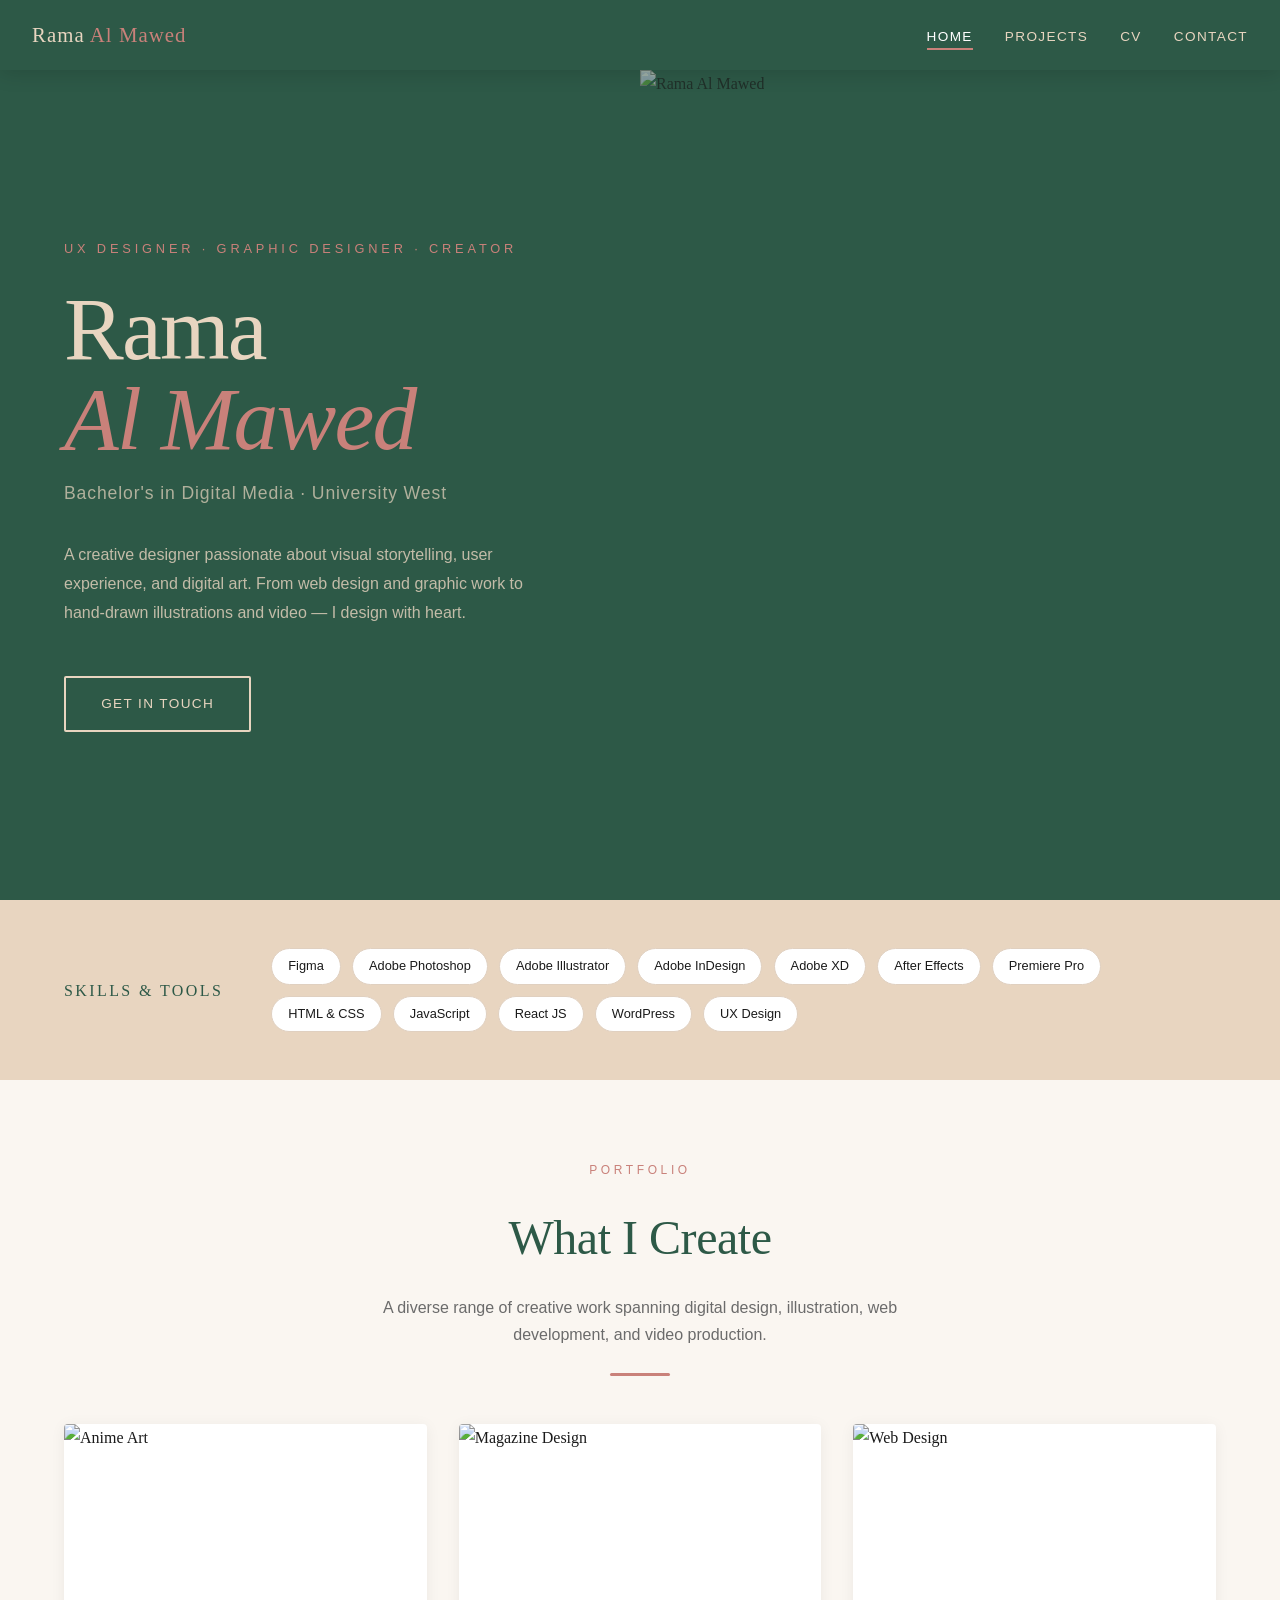
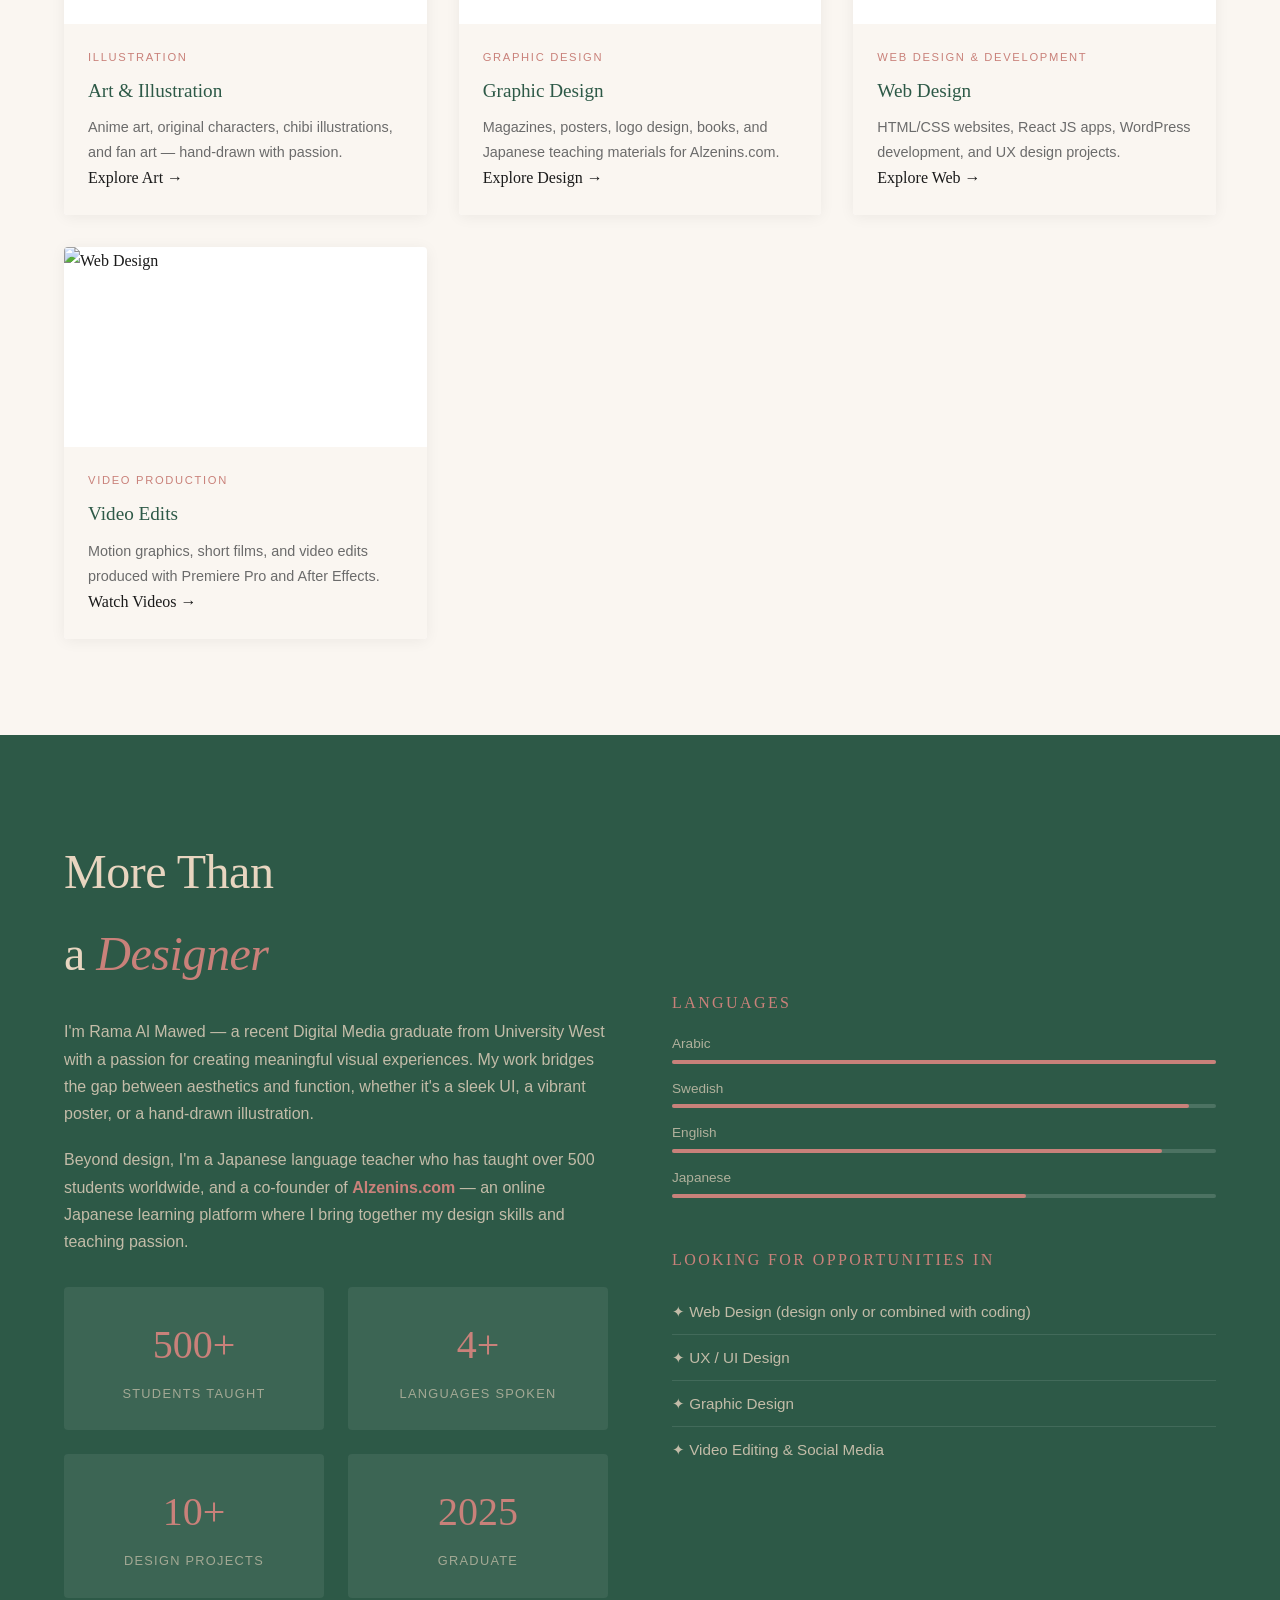
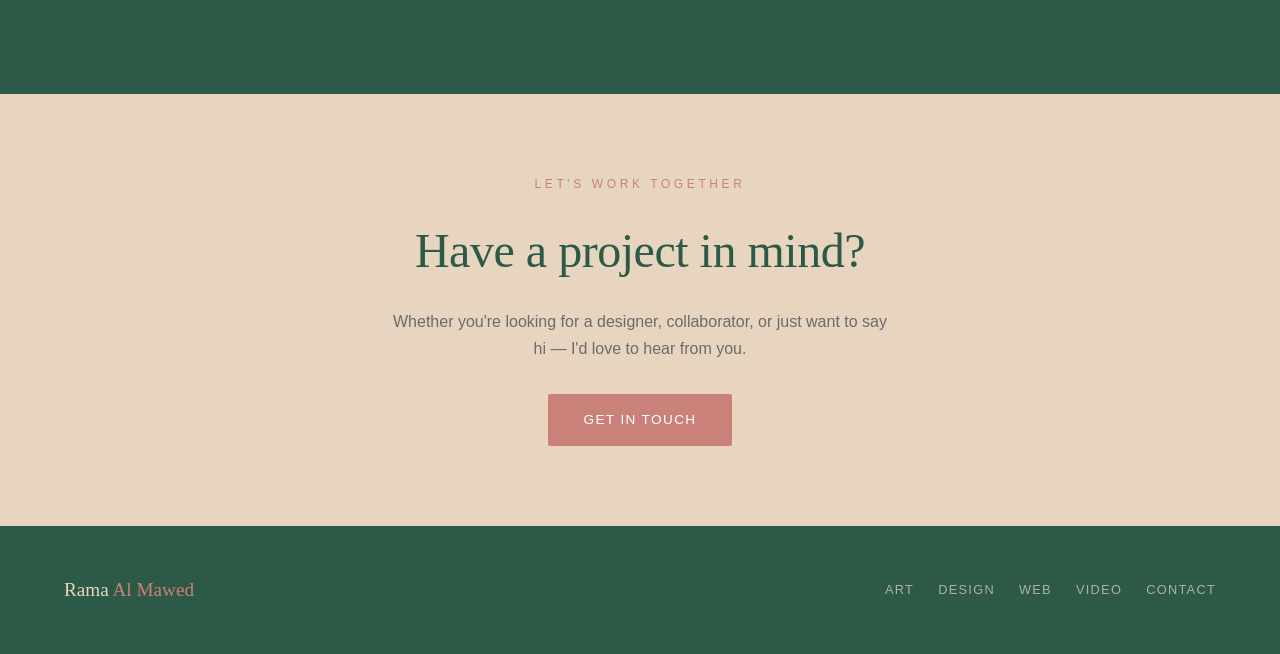
==== index.html @ c352a039 "Add files via upload" ====
<!DOCTYPE html>
<html lang="en">
<head>
  <meta charset="UTF-8">
  <meta name="viewport" content="width=device-width, initial-scale=1.0">
  <title>Rama Al Mawed — UX Designer & Creative</title>
  <link rel="stylesheet" href="style.css">
</head>
<body>

<!-- NAV -->
<nav>
  <a class="nav-logo" href="index.html">Rama <span>Al Mawed</span></a>
  <button class="nav-toggle" onclick="document.querySelector('.nav-links').classList.toggle('open')" aria-label="Menu">
  <span></span><span></span><span></span>
</button>
  <ul class="nav-links">
  <li><a href="index.html" class="active">Home</a></li>
 <li class="dropdown">
  <a href="#" class="projects-toggle">Projects</a>
  <ul class="dropdown-menu">
    <li><a href="art.html">Art</a></li>
    <li><a href="graphic-design.html">Graphic Design</a></li>
    <li><a href="web-design.html">Web Design</a></li>
    <li><a href="video.html">Video</a></li>
  </ul>
</li>
  <li><a href="cv.html">CV</a></li>
  <li><a href="contact.html">Contact</a></li>
</ul>
</nav>

<div class="page-wrapper">

  <!-- HERO -->
  <section class="hero">
    <div class="hero-content">
      <span class="hero-eyebrow">UX Designer · Graphic Designer · Creator</span>
      <h1 class="hero-name">Rama<br><em>Al Mawed</em></h1>
      <p class="hero-title">Bachelor's in Digital Media · University West</p>
      <p class="hero-bio">
        A creative designer passionate about visual storytelling, user experience, and digital art.
        From web design and graphic work to hand-drawn illustrations and video — I design with heart.
      </p>
      <div class="hero-btns">
        <a href="contact.html" class="btn-outline">Get in Touch</a>
      </div>
    </div>
    <div class="hero-photo">
      <img src="Portfolio/cv photo.jpg" alt="Rama Al Mawed">
    </div>
  </section>

  <!-- SKILLS STRIP -->
  <div class="skills-strip">
    <h4>Skills &amp; Tools</h4>
    <div class="skills-grid">
      <span class="skill-tag">Figma</span>
      <span class="skill-tag">Adobe Photoshop</span>
      <span class="skill-tag">Adobe Illustrator</span>
      <span class="skill-tag">Adobe InDesign</span>
      <span class="skill-tag">Adobe XD</span>
      <span class="skill-tag">After Effects</span>
      <span class="skill-tag">Premiere Pro</span>
      <span class="skill-tag">HTML &amp; CSS</span>
      <span class="skill-tag">JavaScript</span>
      <span class="skill-tag">React JS</span>
      <span class="skill-tag">WordPress</span>
      <span class="skill-tag">UX Design</span>
    </div>
  </div>

  <!-- PROJECTS OVERVIEW -->
  <div class="section-header">
    <span class="label">Portfolio</span>
    <h2>What I Create</h2>
    <p>A diverse range of creative work spanning digital design, illustration, web development, and video production.</p>
    <div class="divider"></div>
  </div>

  <div class="projects-preview">
    <!-- Art -->
    <a href="art.html" class="project-card">
      <div class="project-card-img">
        <img src="Portfolio/art/oc/Blur.PNG" alt="Anime Art">
      </div>
      <div class="project-card-body">
        <p class="tag">Illustration</p>
        <h3>Art & Illustration</h3>
        <p>Anime art, original characters, chibi illustrations, and fan art — hand-drawn with passion.</p>
        <span>Explore Art →</span>
      </div>
    </a>

    <!-- Graphic Design -->
    <a href="graphic-design.html" class="project-card">
      <div class="project-card-img">
        <img src="Portfolio/graphic design/logos/alzen logo.png" alt="Magazine Design">
      </div>
      <div class="project-card-body">
        <p class="tag">Graphic Design</p>
        <h3>Graphic Design</h3>
        <p>Magazines, posters, logo design, books, and Japanese teaching materials for Alzenins.com.</p>
        <span>Explore Design →</span>
      </div>
    </a>

    <!-- Web Design -->
    <a href="web-design.html" class="project-card">
      <div class="project-card-img">
        <img src="Portfolio/web design/RamaLyrics React JS/IMG_5379-landscape.png" alt="Web Design">
      </div>
      <div class="project-card-body">
        <p class="tag">Web Design &amp; Development</p>
        <h3>Web Design</h3>
        <p>HTML/CSS websites, React JS apps, WordPress development, and UX design projects.</p>
        <span>Explore Web →</span>
      </div>
    </a>

    <!-- Video -->
    <a href="video.html" class="project-card">
      <div class="project-card-img">
        <img src="Portfolio/art/gymnasiearbete/IMG_4252.JPG" alt="Web Design">
      </div>
      <div class="project-card-body">
        <p class="tag">Video Production</p>
        <h3>Video Edits</h3>
        <p>Motion graphics, short films, and video edits produced with Premiere Pro and After Effects.</p>
        <span>Watch Videos →</span>
      </div>
    </a>
  </div>

  <!-- ABOUT STRIP -->
  <div class="about-strip">
    <div>
      <h2>More Than<br>a <em>Designer</em></h2>
      <p>
        I'm Rama Al Mawed — a recent Digital Media graduate from University West with a passion for creating meaningful visual experiences.
        My work bridges the gap between aesthetics and function, whether it's a sleek UI, a vibrant poster, or a hand-drawn illustration.
      </p>
      <p>
        Beyond design, I'm a Japanese language teacher who has taught over 500 students worldwide, and a co-founder of
        <a href="https://alzenins.com" target="_blank" rel="noopener noreferrer" style="color: var(--salmon); font-weight: bold; text-decoration: none;">Alzenins.com</a> — an online Japanese learning platform where I bring together
        my design skills and teaching passion.
      </p>
      <div class="stats">
        <div class="stat">
          <span class="num">500+</span>
          <span class="label">Students Taught</span>
        </div>
        <div class="stat">
          <span class="num">4+</span>
          <span class="label">Languages Spoken</span>
        </div>
        <div class="stat">
          <span class="num">10+</span>
          <span class="label">Design Projects</span>
        </div>
        <div class="stat">
          <span class="num">2025</span>
          <span class="label">Graduate</span>
        </div>
      </div>
    </div>
    <div>
      <div class="langs">
        <h4>Languages</h4>
        <div class="lang-bar">
          <p class="lang-name">Arabic</p>
          <div class="lang-track"><div class="lang-fill" style="width:100%"></div></div>
        </div>
        <div class="lang-bar">
          <p class="lang-name">Swedish</p>
          <div class="lang-track"><div class="lang-fill" style="width:95%"></div></div>
        </div>
        <div class="lang-bar">
          <p class="lang-name">English</p>
          <div class="lang-track"><div class="lang-fill" style="width:90%"></div></div>
        </div>
        <div class="lang-bar">
          <p class="lang-name">Japanese</p>
          <div class="lang-track"><div class="lang-fill" style="width:65%"></div></div>
        </div>
      </div>

      <div style="margin-top:3rem;">
        <h4 style="color:var(--salmon);margin-bottom:1rem;">Looking for opportunities in</h4>
        <ul style="list-style:none;">
          <li style="color:rgba(232,213,192,0.8);font-family:Arial,sans-serif;font-size:0.95rem;padding:0.6rem 0;border-bottom:1px solid rgba(255,255,255,0.1);">✦ Web Design (design only or combined with coding)</li>
          <li style="color:rgba(232,213,192,0.8);font-family:Arial,sans-serif;font-size:0.95rem;padding:0.6rem 0;border-bottom:1px solid rgba(255,255,255,0.1);">✦ UX / UI Design</li>
          <li style="color:rgba(232,213,192,0.8);font-family:Arial,sans-serif;font-size:0.95rem;padding:0.6rem 0;border-bottom:1px solid rgba(255,255,255,0.1);">✦ Graphic Design</li>
          <li style="color:rgba(232,213,192,0.8);font-family:Arial,sans-serif;font-size:0.95rem;padding:0.6rem 0;">✦ Video Editing & Social Media</li>
        </ul>
      </div>
    </div>
  </div>

  <!-- CONTACT CTA -->
  <div style="background:var(--cream);padding:5rem 4rem;text-align:center;">
    <span class="label" style="color:var(--salmon);font-family:Arial,sans-serif;font-size:0.75rem;text-transform:uppercase;letter-spacing:0.3em;display:block;margin-bottom:1rem;">Let's Work Together</span>
    <h2 style="color:var(--green);margin-bottom:1rem;">Have a project in mind?</h2>
    <p style="max-width:500px;margin:0 auto 2rem;">Whether you're looking for a designer, collaborator, or just want to say hi — I'd love to hear from you.</p>
    <a href="contact.html" class="btn-primary" style="display:inline-block;">Get in Touch</a>
  </div>

</div>

<!-- FOOTER -->
<footer>
  <div class="footer-logo">Rama <span>Al Mawed</span></div>
  <div class="footer-links">
    <a href="art.html">Art</a>
    <a href="graphic-design.html">Design</a>
    <a href="web-design.html">Web</a>
    <a href="video.html">Video</a>
    <a href="contact.html">Contact</a>
  </div>
</footer>
<script>
const projectsToggle = document.querySelector(".projects-toggle");

projectsToggle.addEventListener("click", function(e) {

    e.preventDefault();

    if (window.innerWidth <= 900) {
        this.nextElementSibling.classList.toggle("open");
    }

});
</script>
</body>
</html>
---- style.css ----
/* ===== COLOR PALETTE ===== */
:root {
  --green: #2D5947;
  --green-light: #3a7060;
  --salmon: #C9817A;
  --salmon-light: #e09990;
  --cream: #E8D5C0;
  --cream-light: #f5ede3;
  --off-white: #FAF6F1;
  --dark: #1a1a1a;
  --text-muted: #6b6b6b;
  --border: #e0d0c0;
}

/* ===== RESET ===== */
*, *::before, *::after { box-sizing: border-box; margin: 0; padding: 0; }
html { scroll-behavior: smooth; }
body {
  font-family: 'Georgia', serif;
  background: var(--off-white);
  color: var(--dark);
  line-height: 1.7;
}

/* ===== TYPOGRAPHY ===== */
h1, h2, h3, h4 { font-family: 'Georgia', serif; font-weight: normal; }
h1 { font-size: clamp(2.5rem, 6vw, 5rem); letter-spacing: -0.02em; line-height: 1.1; }
h2 { font-size: clamp(1.8rem, 4vw, 3rem); letter-spacing: -0.01em; }
h3 { font-size: clamp(1.2rem, 2.5vw, 1.8rem); }
h4 { font-size: 1rem; text-transform: uppercase; letter-spacing: 0.15em; }
p { font-family: 'Arial', sans-serif; font-size: 1rem; color: var(--text-muted); }
a { text-decoration: none; color: inherit; transition: all 0.3s ease; }

/* ===== NAVIGATION ===== */
nav {
  position: fixed;
  top: 0; left: 0; right: 0;
  z-index: 1000;
  background: var(--green);
  padding: 0 2rem;
  height: 70px;
  display: flex;
  align-items: center;
  justify-content: space-between;
  box-shadow: 0 2px 20px rgba(0,0,0,0.15);
}
.nav-toggle {
  display: none;
}
.nav-logo {
  font-size: 1.3rem;
  color: var(--cream);
  font-family: 'Georgia', serif;
  letter-spacing: 0.05em;
}
.nav-logo span { color: var(--salmon); }
.nav-links { display: flex; gap: 2rem; align-items: center; list-style: none; }
.nav-links a {
  color: var(--cream);
  font-family: 'Arial', sans-serif;
  font-size: 0.85rem;
  text-transform: uppercase;
  letter-spacing: 0.1em;
  padding: 0.3rem 0;
  border-bottom: 2px solid transparent;
}
.nav-links a:hover, .nav-links a.active { border-bottom-color: var(--salmon); color: white; }
.dropdown {
  position: relative;
  list-style: none;
}

.dropdown-menu {
  display: none;
  position: absolute;
  top: 100%;
  left: 0;
  background: var(--green);
  list-style: none;
  margin: 0;
  padding: 0.8rem 0;
  min-width: 200px;
  z-index: 2000;
}

.dropdown-menu li {
  list-style: none;
}

.dropdown-menu a {
  display: block;
  padding: 0.7rem 1rem;
  white-space: nowrap;
}

.dropdown:hover .dropdown-menu {
  display: block;
}
/* Mobile nav toggle */
.nav-toggle { display: none; background: none; border: none; cursor: pointer; padding: 0.5rem; }
.nav-toggle span { display: block; width: 24px; height: 2px; background: var(--cream); margin: 5px 0; transition: 0.3s; }

/* ===== PAGE WRAPPER ===== */
.page-wrapper { margin-top: 70px; }

/* ===== HERO ===== */
.hero {
  min-height: calc(100vh - 70px);
  background: var(--green);
  display: grid;
  grid-template-columns: 1fr 1fr;
  overflow: hidden;
}
.hero-content {
  padding: 5rem 4rem;
  display: flex;
  flex-direction: column;
  justify-content: center;
  color: var(--cream);
}
.hero-eyebrow {
  font-family: 'Arial', sans-serif;
  font-size: 0.8rem;
  text-transform: uppercase;
  letter-spacing: 0.3em;
  color: var(--salmon);
  margin-bottom: 1.5rem;
}
.hero-name {
  font-size: clamp(3rem, 7vw, 6rem);
  line-height: 1;
  margin-bottom: 1rem;
  color: var(--cream);
}
.hero-name em { color: var(--salmon); font-style: italic; }
.hero-title {
  font-family: 'Arial', sans-serif;
  font-size: 1.1rem;
  color: rgba(232, 213, 192, 0.7);
  margin-bottom: 2rem;
  letter-spacing: 0.05em;
}
.hero-bio {
  font-family: 'Arial', sans-serif;
  font-size: 1rem;
  color: rgba(232, 213, 192, 0.8);
  max-width: 500px;
  margin-bottom: 3rem;
  line-height: 1.8;
}
.hero-btns { display: flex; gap: 1rem; flex-wrap: wrap; }
.btn-primary {
  background: var(--salmon);
  color: white;
  padding: 0.9rem 2.2rem;
  border-radius: 2px;
  font-family: 'Arial', sans-serif;
  font-size: 0.85rem;
  text-transform: uppercase;
  letter-spacing: 0.1em;
  transition: 0.3s;
}
.btn-primary:hover { background: var(--salmon-light); transform: translateY(-2px); }
.btn-outline {
  border: 2px solid var(--cream);
  color: var(--cream);
  padding: 0.9rem 2.2rem;
  border-radius: 2px;
  font-family: 'Arial', sans-serif;
  font-size: 0.85rem;
  text-transform: uppercase;
  letter-spacing: 0.1em;
  transition: 0.3s;
}
.btn-outline:hover { background: var(--cream); color: var(--green); transform: translateY(-2px); }
.hero-photo {
  position: relative;
  overflow: hidden;
}
.hero-photo img {
  width: 100%;
  height: 100%;
  object-fit: cover;
  object-position: top center;
  filter: sepia(10%) brightness(0.9);
}
.hero-photo::after {
  content: '';
  position: absolute;
  inset: 0;
  background: linear-gradient(135deg, rgba(45,89,71,0.4) 0%, transparent 60%);
}

/* ===== SKILLS STRIP ===== */
.skills-strip {
  background: var(--cream);
  padding: 3rem 4rem;
  display: grid;
  grid-template-columns: auto 1fr;
  gap: 3rem;
  align-items: center;
}
.skills-strip h4 { color: var(--green); margin-bottom: 0; }
.skills-grid { display: flex; flex-wrap: wrap; gap: 0.7rem; }
.skill-tag {
  background: white;
  border: 1px solid var(--border);
  color: var(--dark);
  padding: 0.4rem 1rem;
  border-radius: 100px;
  font-family: 'Arial', sans-serif;
  font-size: 0.8rem;
  transition: 0.2s;
}
.skill-tag:hover { background: var(--salmon); color: white; border-color: var(--salmon); }

/* ===== SECTION HEADER ===== */
.section-header {
  text-align: center;
  padding: 5rem 2rem 3rem;
}
.section-header .label {
  font-family: 'Arial', sans-serif;
  font-size: 0.75rem;
  text-transform: uppercase;
  letter-spacing: 0.3em;
  color: var(--salmon);
  margin-bottom: 1rem;
  display: block;
}
.section-header h2 { color: var(--green); margin-bottom: 1rem; }
.section-header p { max-width: 600px; margin: 0 auto; }
.divider {
  width: 60px;
  height: 3px;
  background: var(--salmon);
  margin: 1.5rem auto 0;
  border-radius: 2px;
}

/* ===== PROJECTS GRID (home page) ===== */
.projects-preview {
  padding: 0 4rem 6rem;
  display: grid;
  grid-template-columns: repeat(auto-fit, minmax(280px, 1fr));
  gap: 2rem;
}
.project-card {
  background: white;
  border-radius: 4px;
  overflow: hidden;
  transition: transform 0.3s, box-shadow 0.3s;
  box-shadow: 0 2px 15px rgba(0,0,0,0.06);
}
.project-card:hover { transform: translateY(-8px); box-shadow: 0 15px 40px rgba(0,0,0,0.12); }
.project-card-img {
  height: 200px;
  overflow: hidden;
}
.project-card-img img { width: 100%; height: 100%; object-fit: cover; transition: transform 0.5s; }
.project-card:hover .project-card-img img { transform: scale(1.08); }
.project-card-body {
  padding: 1.5rem;
  background: var(--off-white);
}
.project-card-body .tag {
  font-family: 'Arial', sans-serif;
  font-size: 0.7rem;
  text-transform: uppercase;
  letter-spacing: 0.15em;
  color: var(--salmon);
  margin-bottom: 0.5rem;
}
.project-card-body h3 { color: var(--green); font-size: 1.2rem; margin-bottom: 0.5rem; }
.project-card-body p { font-size: 0.9rem; }
.project-card-body a {
  display: inline-block;
  margin-top: 1rem;
  font-family: 'Arial', sans-serif;
  font-size: 0.8rem;
  text-transform: uppercase;
  letter-spacing: 0.1em;
  color: var(--green);
  border-bottom: 1px solid var(--green);
  padding-bottom: 2px;
}
.project-card-body a:hover { color: var(--salmon); border-color: var(--salmon); }

/* ===== PAGE HERO (inner pages) ===== */
.page-hero {
  background: var(--green);
  padding: 5rem 4rem;
  display: grid;
  grid-template-columns: 1fr auto;
  align-items: end;
  gap: 2rem;
}
.page-hero h1 { color: var(--cream); }
.page-hero h1 span { color: var(--salmon); }
.page-hero p {
  color: rgba(232,213,192,0.75);
  max-width: 600px;
  margin-top: 1rem;
  font-family: 'Arial', sans-serif;
}
.page-hero-nav {
  display: flex;
  gap: 1rem;
  flex-wrap: wrap;
  justify-content: flex-end;
}
.page-hero-nav a {
  background: rgba(255,255,255,0.1);
  color: var(--cream);
  padding: 0.5rem 1.2rem;
  border-radius: 100px;
  font-family: 'Arial', sans-serif;
  font-size: 0.8rem;
  letter-spacing: 0.05em;
  transition: 0.2s;
}
.page-hero-nav a:hover, .page-hero-nav a.active {
  background: var(--salmon);
  color: white;
}
.art-layout {
  display: grid;
  grid-template-columns: minmax(0, 1fr) 170px;
  gap: 3rem;
  padding-top: 70px;
  max-width: 1250px;
  margin: 0 auto;
  padding-left: 4rem;
  padding-right: 4rem;
}

.art-content {
  grid-column: 1;
  grid-row: 1;
  min-width: 0;
}

.art-side-nav {
  grid-column: 2;
  grid-row: 1;
  position: sticky;
  top: 110px;
  height: fit-content;
  padding-top: 4rem;
  display: flex;
  flex-direction: column;
  gap: 0.8rem;
  font-family: Arial, sans-serif;
  font-size: 0.72rem;
  text-transform: uppercase;
  letter-spacing: 0.12em;
}

.art-side-nav a {
  color: var(--green);
  text-decoration: none;
  opacity: 0.65;
}

.art-side-nav a:hover {
  color: var(--salmon);
  opacity: 1;
}

.art-hero {
  background: transparent;
  padding: 4rem 0;
  display: block;
}

.art-hero h1 {
  color: var(--green);
}

.art-hero p {
  color: var(--text-muted);
}

.featured-oc {
  background: var(--cream-light);
  padding: 4rem;
  margin-bottom: 2rem;
  border-radius: 8px;
}

.art-project {
  display: grid;
  grid-template-columns: 1.1fr 0.9fr;
  gap: 3rem;
  align-items: center;
  margin: 4rem 0;
}

.art-project.reverse {
  grid-template-columns: 0.9fr 1.1fr;
}

.art-project.reverse .art-images,
.art-project.reverse .single-art {
  order: 2;
}

.art-project.reverse .art-text {
  order: 1;
}

.oc-focus {
  grid-template-columns: 1.2fr 0.8fr;
}

.art-images.two-images {
    display: grid;
    grid-template-columns: 35% 65%;
    gap: 1.2rem;
}

.art-images img,
.single-art img {
  width: 100%;
  height: auto;
  max-height: 650px;
  object-fit: contain;
  display: block;
  background: var(--cream-light);
  border-radius: 6px;
  cursor: pointer;
  transition: transform 0.3s ease;
}

.art-images img:hover,
.single-art img:hover {
  transform: scale(1.02);
}

.art-text h3 {
  color: var(--green);
  font-size: 1.7rem;
  margin-bottom: 1rem;
}

.art-text p {
  color: #555;
  line-height: 1.8;
  font-size: 1rem;
}
/* Big divider between categories */
.art-category {
  border-top: 1px solid var(--border);
  padding-top: 5rem;
  margin-top: 3rem;
}

/* Small divider between drawings */
.art-project {
  border-bottom: 1px solid rgba(45, 89, 71, 0.18);
  padding-bottom: 4rem;
}

.art-project:last-child {
  border-bottom: none;
}


.tool {
  color: var(--salmon) !important;
  font-family: Arial, sans-serif;
  font-size: 0.85rem !important;
  text-transform: uppercase;
  letter-spacing: 0.12em;
  margin-top: 1rem;
}

.chibi-block {
  grid-template-columns: 1.2fr 0.8fr;
}

/* ===== SECTION (art/design pages) ===== */
.section {
  padding: 5rem 4rem;
}
.section:nth-child(even) { background: var(--cream-light); }
.section-title {
  display: flex;
  align-items: center;
  gap: 1.5rem;
  margin-bottom: 3rem;
}
.section-title h2 { color: var(--green); }
.section-title .num {
  font-size: 3rem;
  font-family: 'Georgia', serif;
  color: var(--salmon);
  opacity: 0.3;
  font-style: italic;
  line-height: 1;
}
.section-desc { color: var(--text-muted); max-width: 700px; margin-bottom: 2.5rem; font-family: 'Arial', sans-serif; }

/* ===== IMAGE GALLERY ===== */
.gallery {
  display: grid;
  grid-template-columns: repeat(auto-fill, minmax(280px, 1fr));
  gap: 1.2rem;
}
.gallery.wide {
  grid-template-columns: repeat(auto-fill, minmax(350px, 1fr));
}
.gallery-item {
  position: relative;
  overflow: hidden;
  border-radius: 4px;
  background: var(--cream);
  aspect-ratio: 4/3;
  cursor: pointer;
}
.gallery-item.portrait { aspect-ratio: 3/4; }
.gallery-item.square { aspect-ratio: 1; }
.gallery-item img {
  width: 100%;
  height: 100%;
  object-fit: cover;
  transition: transform 0.5s ease;
  display: block;
}
.gallery-item:hover img { transform: scale(1.06); }
.gallery-item .overlay {
  position: absolute;
  inset: 0;
  background: linear-gradient(to top, rgba(45,89,71,0.85) 0%, transparent 60%);
  opacity: 0;
  transition: opacity 0.3s;
  display: flex;
  align-items: flex-end;
  padding: 1.2rem;
}
.gallery-item:hover .overlay { opacity: 1; }
.overlay span {
  color: white;
  font-family: 'Arial', sans-serif;
  font-size: 0.85rem;
}
.art-ending {
    text-align: center;
    padding: 6rem 2rem;
    border-top: 1px solid var(--border);
    margin-top: 5rem;
}

.art-ending h2 {
    color: var(--green);
    margin-bottom: 1rem;
}

.art-ending p {
    max-width: 650px;
    margin: 0 auto 2rem;
    line-height: 1.8;
}

.instagram-btn {
    display: inline-block;
    padding: 0.9rem 2rem;
    border: 2px solid var(--green);
    color: var(--green);
    text-decoration: none;
    border-radius: 50px;
    font-family: Arial, sans-serif;
    font-size: 0.9rem;
    letter-spacing: 0.08em;
    transition: 0.3s ease;
}

.instagram-btn:hover {
    background: var(--green);
    color: var(--cream);
}
/* ===== PROJECT SHOWCASE ===== */
.project-showcase {
  display: grid;
  grid-template-columns: 1fr 1fr;
  gap: 3rem;
  align-items: start;
  padding: 5rem 4rem;
}
.project-showcase:nth-child(even) { background: var(--cream-light); }
.project-showcase.reverse { direction: rtl; }
.project-showcase.reverse > * { direction: ltr; }
.showcase-images { display: grid; gap: 1rem; }
.showcase-images .main-img {
  width: 100%;
  border-radius: 4px;
  overflow: hidden;
  aspect-ratio: 16/10;
}
.showcase-images .main-img img { width: 100%; height: 100%; object-fit: cover; }
.showcase-images .thumb-row {
  display: grid;
  grid-template-columns: repeat(3, 1fr);
  gap: 0.8rem;
}
.showcase-images .thumb-row .thumb {
  aspect-ratio: 4/3;
  overflow: hidden;
  border-radius: 3px;
}
.showcase-images .thumb-row .thumb img { width: 100%; height: 100%; object-fit: cover; }
.showcase-info { padding: 1rem 0; }
.showcase-info .tag {
  font-family: 'Arial', sans-serif;
  font-size: 0.7rem;
  text-transform: uppercase;
  letter-spacing: 0.2em;
  color: var(--salmon);
  margin-bottom: 1rem;
  display: block;
}
.showcase-info h2 { color: var(--green); margin-bottom: 1rem; font-size: 2rem; }
.showcase-info p { margin-bottom: 1rem; line-height: 1.8; }
.showcase-info ul {
  list-style: none;
  margin: 1.5rem 0;
}
.showcase-info ul li {
  font-family: 'Arial', sans-serif;
  font-size: 0.9rem;
  color: var(--text-muted);
  padding: 0.4rem 0;
  border-bottom: 1px solid var(--border);
  display: flex;
  align-items: center;
  gap: 0.5rem;
}
.showcase-info ul li::before { content: '—'; color: var(--salmon); }

/* ===== VIDEO SECTION ===== */
.video-grid {
  display: grid;
  grid-template-columns: repeat(auto-fill, minmax(400px, 1fr));
  gap: 2rem;
  padding: 2rem 4rem 5rem;
}
.video-card {
  background: white;
  border-radius: 6px;
  overflow: hidden;
  box-shadow: 0 4px 20px rgba(0,0,0,0.08);
  transition: transform 0.3s;
}
.video-card:hover { transform: translateY(-4px); }
.video-embed {
  position: relative;
  padding-bottom: 56.25%;
  height: 0;
  overflow: hidden;
  background: #1a1a1a;
}
.video-embed iframe {
  position: absolute;
  top: 0; left: 0;
  width: 100%;
  height: 100%;
  border: none;
}
.video-info {
  padding: 1.5rem;
}
.video-info .tag {
  font-family: 'Arial', sans-serif;
  font-size: 0.7rem;
  text-transform: uppercase;
  letter-spacing: 0.2em;
  color: var(--salmon);
  margin-bottom: 0.5rem;
  display: block;
}
.video-info h3 { color: var(--green); margin-bottom: 0.7rem; font-size: 1.3rem; }
.video-info p { font-size: 0.9rem; }
.video-tools {
  display: flex;
  gap: 0.5rem;
  margin-top: 1rem;
  flex-wrap: wrap;
}
.tool-badge {
  background: var(--cream);
  color: var(--green);
  padding: 0.25rem 0.8rem;
  border-radius: 100px;
  font-family: 'Arial', sans-serif;
  font-size: 0.75rem;
}
.cv-hero {
  display: grid;
  grid-template-columns: minmax(0, 1fr) 280px;
  gap: 4rem;
  align-items: center;
  padding: 5rem 0;
}

.cv-hero h1 {
  color: var(--green);
  margin-bottom: 1rem;
}

.cv-hero h1 span {
  color: var(--salmon);
}

.cv-hero p {
  max-width: 700px;
}

.cv-photo {
  width: 280px;
  height: 360px;
  object-fit: cover;
  object-position: center;
  border-radius: 8px;
  background: var(--cream-light);
  box-shadow: 0 8px 25px rgba(0,0,0,0.08);
}

.cv-contact {
  margin-top: 2rem;
}

.cv-contact p {
  color: var(--green);
  margin-bottom: 0.4rem;
}

.cv-buttons {
  display: flex;
  gap: 1rem;
  flex-wrap: wrap;
  margin-top: 2rem;
}

.btn-outline-dark {
  border: 2px solid var(--green);
  color: var(--green);
  padding: 0.9rem 2.2rem;
  border-radius: 2px;
  font-family: Arial, sans-serif;
  font-size: 0.85rem;
  text-transform: uppercase;
  letter-spacing: 0.1em;
}

.btn-outline-dark:hover {
  background: var(--green);
  color: var(--cream);
}

.cv-list {
  display: grid;
  gap: 2.5rem;
}

.cv-item {
  border-bottom: 1px solid var(--border);
  padding-bottom: 2rem;
}

.cv-item span {
  font-family: Arial, sans-serif;
  font-size: 0.8rem;
  color: var(--salmon);
  text-transform: uppercase;
  letter-spacing: 0.1em;
}

.cv-item h3 {
  color: var(--green);
  margin: 0.5rem 0;
}

.cv-item h4 {
  margin-top: 1.5rem;
  margin-bottom: 1rem;
  color: var(--green);
  font-size: 1rem;
}

.cv-item ul,
.art-text ul {
  margin-top: 1rem;
  padding-left: 1.2rem;
}

.cv-item li,
.art-text li {
  font-family: Arial, sans-serif;
  color: var(--text-muted);
  margin-bottom: 0.45rem;
}

.cv-skill-groups {
  display: grid;
  grid-template-columns: 1fr 1fr;
  gap: 1.5rem;
}

.cv-skill-groups div {
  background: var(--cream-light);
  padding: 1.5rem;
  border-radius: 6px;
}

.cv-skill-groups h5 {
  color: var(--green);
  font-family: Georgia, serif;
  font-size: 1.1rem;
  margin-bottom: 0.7rem;
}

.cv-tags {
  margin-top: 2rem;
}

.cv-highlight {
  background: white;
  padding: 2rem;
  border-left: 4px solid var(--salmon);
  border-radius: 6px;
}

.cv-highlight h3 {
  color: var(--green);
  margin-bottom: 0.8rem;
}

.language-grid {
  display: grid;
  grid-template-columns: repeat(4, 1fr);
  gap: 1.2rem;
}

.language-grid div {
  background: var(--cream-light);
  padding: 1.5rem;
  border-radius: 6px;
}

.language-grid h3 {
  color: var(--green);
  margin-bottom: 0.4rem;
}
#languages {
    margin-bottom: 6rem;
}
.contact-cards {
  display: grid;
  grid-template-columns: 1fr 1fr;
  gap: 1.5rem;
}

.contact-card {
  background: var(--cream-light);
  padding: 2rem;
  border-radius: 6px;
  border: 1px solid var(--border);
}

.contact-card span {
  font-family: Arial, sans-serif;
  font-size: 0.75rem;
  text-transform: uppercase;
  letter-spacing: 0.14em;
  color: var(--salmon);
}

.contact-card h3 {
  color: var(--green);
  margin: 0.7rem 0;
}

.contact-card p {
  font-size: 0.95rem;
}

.contact-card:hover {
  transform: translateY(-3px);
  border-color: var(--salmon);
}

@media (max-width: 700px) {
  .contact-cards {
    grid-template-columns: 1fr;
  }
}
#location {
  margin-bottom: 6rem;
}
/* ==========================================
   BOOK PROJECT PAGE
========================================== */

.process-list{
    display:grid;
    grid-template-columns:repeat(auto-fit,minmax(240px,1fr));
    gap:24px;
    margin-top:40px;
}

.process-list div{
    background:#fff;
    padding:28px;
    border-radius:18px;
    box-shadow:0 10px 30px rgba(0,0,0,.06);
    transition:.3s;
}

.process-list div:hover{
    transform:translateY(-6px);
}

.process-list span{
    display:inline-flex;
    width:48px;
    height:48px;
    border-radius:50%;
    align-items:center;
    justify-content:center;
    background:#111;
    color:#fff;
    font-weight:700;
    margin-bottom:18px;
}

.process-list h3{
    margin-bottom:12px;
}

.process-list p{
    color:#666;
    line-height:1.8;
}

.cv-skill-groups{
    display:grid;
    grid-template-columns:repeat(auto-fit,minmax(250px,1fr));
    gap:22px;
    margin-top:35px;
}

.cv-skill-groups div{
    background:#fafafa;
    padding:22px;
    border-radius:16px;
    border:1px solid #ececec;
}

.cv-skill-groups h5{
    margin-bottom:10px;
    font-size:18px;
}

.cv-skill-groups p{
    color:#666;
    line-height:1.8;
}

.art-project{
    display:grid;
    grid-template-columns:1fr 1fr;
    gap:60px;
    align-items:center;
    margin-top:55px;
}

.art-project.reverse{
    direction:rtl;
}

.art-project.reverse>*{
    direction:ltr;
}

.art-images{
    display:grid;
    gap:20px;
}

.two-images{
    grid-template-columns:1fr;
}

.art-images img{
    width:100%;
    border-radius:18px;
    cursor:pointer;
    transition:.35s;
    box-shadow:0 10px 30px rgba(0,0,0,.08);
}

.art-images img:hover{
    transform:scale(1.02);
}

.art-text h3{
    margin-bottom:18px;
}

.art-text p{
    line-height:1.9;
    color:#666;
    margin-bottom:18px;
}

.tool{
    margin-top:24px;
    font-weight:600;
    color:#111;
}

.art-ending{
    margin-top:90px;
    text-align:center;
    max-width:900px;
    margin-inline:auto;
}

.art-ending h2{
    margin-bottom:20px;
}

.art-ending p{
    color:#666;
    line-height:1.9;
}
/* ===== CONTACT ===== */
.contact-section {
  padding: 6rem 4rem;
  display: grid;
  grid-template-columns: 1fr 1fr;
  gap: 5rem;
  align-items: start;
}
.contact-info h2 { color: var(--green); margin-bottom: 1.5rem; }
.contact-info p { margin-bottom: 2rem; }
.contact-links { list-style: none; }
.contact-links li {
  padding: 1rem 0;
  border-bottom: 1px solid var(--border);
  display: flex;
  align-items: center;
  gap: 1rem;
}
.contact-links li .icon {
  width: 40px;
  height: 40px;
  background: var(--green);
  border-radius: 50%;
  display: flex;
  align-items: center;
  justify-content: center;
  flex-shrink: 0;
}
.contact-links li .icon svg { width: 18px; height: 18px; fill: var(--cream); }
.contact-links li a { color: var(--green); font-family: 'Arial', sans-serif; }
.contact-links li a:hover { color: var(--salmon); }
.contact-form { display: flex; flex-direction: column; gap: 1.2rem; }
.form-group { display: flex; flex-direction: column; gap: 0.5rem; }
.form-group label {
  font-family: 'Arial', sans-serif;
  font-size: 0.8rem;
  text-transform: uppercase;
  letter-spacing: 0.1em;
  color: var(--green);
}
.form-group input,
.form-group textarea {
  padding: 0.9rem 1rem;
  border: 2px solid var(--border);
  border-radius: 2px;
  font-family: 'Arial', sans-serif;
  font-size: 0.95rem;
  background: white;
  color: var(--dark);
  transition: border-color 0.2s;
  outline: none;
}
.form-group input:focus,
.form-group textarea:focus { border-color: var(--green); }
.form-group textarea { resize: vertical; min-height: 140px; }
.form-submit {
  background: var(--salmon);
  color: white;
  border: none;
  padding: 1rem 2.5rem;
  cursor: pointer;
  font-family: 'Arial', sans-serif;
  font-size: 0.85rem;
  text-transform: uppercase;
  letter-spacing: 0.1em;
  border-radius: 2px;
  transition: 0.2s;
  align-self: flex-start;
}
.form-submit:hover { background: var(--salmon-light); transform: translateY(-1px); }

/* ===== FOOTER ===== */
footer {
  background: var(--green);
  color: var(--cream);
  padding: 3rem 4rem;
  display: flex;
  justify-content: space-between;
  align-items: center;
  flex-wrap: wrap;
  gap: 1.5rem;
}
footer .footer-logo { font-size: 1.2rem; }
footer .footer-logo span { color: var(--salmon); }
footer p { font-family: 'Arial', sans-serif; font-size: 0.85rem; color: rgba(232,213,192,0.6); }
.footer-links { display: flex; gap: 1.5rem; }
.footer-links a {
  color: rgba(232,213,192,0.7);
  font-family: 'Arial', sans-serif;
  font-size: 0.8rem;
  text-transform: uppercase;
  letter-spacing: 0.1em;
}
.footer-links a:hover { color: var(--salmon); }

/* ===== LIGHTBOX ===== */
.lightbox {
  display: none;
  position: fixed;
  inset: 0;
  z-index: 9999;
  background: rgba(0,0,0,0.9);
  align-items: center;
  justify-content: center;
  padding: 2rem;
}
.lightbox.open { display: flex; }
.lightbox img {
  max-width: 90vw;
  max-height: 90vh;
  object-fit: contain;
  border-radius: 2px;
}
.lightbox-close {
  position: absolute;
  top: 1.5rem;
  right: 1.5rem;
  background: none;
  border: 2px solid rgba(255,255,255,0.5);
  color: white;
  width: 44px;
  height: 44px;
  border-radius: 50%;
  font-size: 1.2rem;
  cursor: pointer;
  display: flex;
  align-items: center;
  justify-content: center;
  transition: 0.2s;
}
.lightbox-close:hover { background: var(--salmon); border-color: var(--salmon); }

/* ===== PDF PREVIEW ===== */
.pdf-grid {
  display: grid;
  grid-template-columns: repeat(auto-fill, minmax(220px, 1fr));
  gap: 1.5rem;
}
.pdf-card {
  background: white;
  border-radius: 4px;
  overflow: hidden;
  box-shadow: 0 2px 12px rgba(0,0,0,0.08);
  transition: transform 0.3s;
}
.pdf-card:hover { transform: translateY(-4px); }
.pdf-thumb {
  height: 180px;
  overflow: hidden;
  background: var(--cream);
}
.pdf-thumb img { width: 100%; height: 100%; object-fit: cover; object-position: top; }
.pdf-info {
  padding: 1rem;
}
.pdf-info .type {
  font-family: 'Arial', sans-serif;
  font-size: 0.65rem;
  text-transform: uppercase;
  letter-spacing: 0.15em;
  color: var(--salmon);
  margin-bottom: 0.3rem;
}
/* ===== RAMALYRICS PROJECT PAGE ===== */

.ramalyrics-feature-grid {
  display: grid;
  grid-template-columns: repeat(auto-fit, minmax(220px, 1fr));
  gap: 1.5rem;
  margin-top: 2rem;
}

.ramalyrics-feature-grid div {
  background: var(--cream-light);
  border: 1px solid var(--border);
  border-radius: 8px;
  padding: 1.7rem;
}

.ramalyrics-feature-grid h3 {
  color: var(--green);
  margin-bottom: 0.7rem;
}

.ramalyrics-feature-grid p {
  font-size: 0.95rem;
}

.ramalyrics-mockup-grid {
  display: grid;
  grid-template-columns: repeat(3, 1fr);
  gap: 1.4rem;
  margin-top: 2rem;
}

.ramalyrics-mockup-grid img {
  width: 100%;
  height: auto;
  max-height: 520px;
  object-fit: contain;
  background: var(--cream-light);
  border-radius: 8px;
  border: 1px solid var(--border);
  cursor: pointer;
  transition: 0.3s ease;
  padding: 0.5rem;
}

.ramalyrics-mockup-grid img:hover {
  transform: scale(1.02);
  border-color: var(--salmon);
}
/* ===== ARAB KYOUSHI CMS PAGE ===== */

.arab-cms-grid {
  display: grid;
  grid-template-columns: repeat(auto-fit, minmax(220px, 1fr));
  gap: 1.5rem;
  margin-top: 2rem;
}

.arab-cms-grid div {
  background: var(--cream-light);
  border: 1px solid var(--border);
  border-radius: 8px;
  padding: 1.7rem;
}

.arab-cms-grid h3 {
  color: var(--green);
  margin-bottom: 0.7rem;
}

.arab-cms-grid p {
  font-size: 0.95rem;
}

.arab-cms-screenshot-grid {
  display: grid;
  grid-template-columns: repeat(2, 1fr);
  gap: 1.5rem;
  margin-top: 2rem;
}

.arab-cms-screenshot-grid img {
  width: 100%;
  height: auto;
  max-height: 520px;
  object-fit: contain;
  background: var(--cream-light);
  border-radius: 8px;
  border: 1px solid var(--border);
  cursor: pointer;
  padding: 0.5rem;
  transition: 0.3s ease;
}

.arab-cms-screenshot-grid img:hover {
  transform: scale(1.02);
  border-color: var(--salmon);
}

@media (max-width: 700px) {
  .arab-cms-screenshot-grid {
    grid-template-columns: 1fr;
  }
}
@media (max-width: 900px) {
  .ramalyrics-mockup-grid {
    grid-template-columns: 1fr 1fr;
  }
}

@media (max-width: 700px) {
  .ramalyrics-mockup-grid {
    grid-template-columns: 1fr;
  }
}
.pdf-info h4 { color: var(--green); font-size: 0.95rem; }
.pdf-info p { font-size: 0.8rem; margin-top: 0.3rem; }

/* ===== ABOUT STRIP (home) ===== */
.about-strip {
  background: var(--green);
  padding: 6rem 4rem;
  display: grid;
  grid-template-columns: 1fr 1fr;
  gap: 4rem;
  align-items: center;
}
.about-strip h2 { color: var(--cream); margin-bottom: 1.5rem; }
.about-strip h2 em { color: var(--salmon); font-style: italic; }
.about-strip p { color: rgba(232,213,192,0.8); margin-bottom: 1.2rem; font-family: 'Arial', sans-serif; }
.about-strip .stats { display: grid; grid-template-columns: 1fr 1fr; gap: 1.5rem; margin-top: 2rem; }
.stat { text-align: center; padding: 1.5rem; background: rgba(255,255,255,0.07); border-radius: 4px; }
.stat .num { font-size: 2.5rem; color: var(--salmon); font-family: 'Georgia', serif; display: block; }
.stat .label { font-family: 'Arial', sans-serif; font-size: 0.8rem; color: rgba(232,213,192,0.6); text-transform: uppercase; letter-spacing: 0.1em; }
.about-strip .langs { margin-top: 2rem; }
.about-strip .langs h4 { color: var(--salmon); margin-bottom: 1rem; }
.lang-bar { margin-bottom: 0.8rem; }
.lang-bar .lang-name { color: rgba(232,213,192,0.7); font-family: 'Arial', sans-serif; font-size: 0.85rem; margin-bottom: 0.3rem; }
.lang-track { height: 4px; background: rgba(255,255,255,0.15); border-radius: 2px; }
.lang-fill { height: 100%; background: var(--salmon); border-radius: 2px; }

/* ===== RESPONSIVE ===== */
@media (max-width: 900px) {
   nav {
    height: auto;
    min-height: 110px;
    padding: 1rem 1.5rem;
    align-items: center;
  }
  .nav-logo {
    font-size: 1.4rem;
    line-height: 1.15;
    white-space: normal;
  }
  .nav-links a {
    font-size: 0.8rem;
  }
  .dropdown:hover .dropdown-menu {
    display: none;
  }

  .dropdown-menu.open {
    display: block;
  }
  .hero { grid-template-columns: 1fr; }
  .hero-photo { height: 150vh; }
  .project-showcase { grid-template-columns: 1fr; direction: ltr !important; }
  .contact-section { grid-template-columns: 1fr; gap: 2.5rem; }
  .about-strip { grid-template-columns: 1fr; }
  .page-hero { grid-template-columns: 1fr; }
  .page-hero-nav { justify-content: flex-start; }
  .skills-strip { grid-template-columns: 1fr; gap: 1.5rem; }
  footer { flex-direction: column; text-align: center; }
  .art-layout {
    grid-template-columns: 1fr;
  }

  .art-side-nav {
    display: none;
  }

  .art-content {
    padding-left: 1.5rem;
    padding-right: 1.5rem;
    max-width: none;
  }

  .featured-oc {
    padding: 2rem;
  }

  .art-project,
  .art-project.reverse,
  .oc-focus,
  .chibi-block {
    display: grid;
    grid-template-columns: 1fr;
    gap: 1.5rem;
    margin: 3rem 0;
  }

  .art-project.reverse .art-images,
  .art-project.reverse .single-art,
  .art-project.reverse .art-text {
    order: initial;
  }
  .art-images,
  .single-art {
    width: 100%;
  }

  .art-images.two-images {
    grid-template-columns: 1fr;
    gap: 1rem;
  }

  .art-images img,
  .single-art img {
    width: 100%;
    max-height: none;
    object-fit: contain;
  }

  .art-text {
    max-width: 700px;
  }
  .art-project{
        grid-template-columns:1fr;
        gap:35px;
    }

    .art-project.reverse{
        direction:ltr;
    }
     .process-list {
    grid-template-columns: 1fr 1fr;
  }
}
.logo-color-board {
  display: grid;
  grid-template-columns: 1fr;
  gap: 1rem;
}

.logo-color-board div {
  background: white;
  border: 1px solid var(--border);
  border-radius: 8px;
  padding: 1.5rem;
}

.logo-color-board span {
  display: block;
  width: 100%;
  height: 70px;
  border-radius: 6px;
  margin-bottom: 1rem;
}

.logo-color-board h3 {
  color: var(--green);
  margin-bottom: 0.4rem;
}

.logo-color-board p {
  font-size: 0.9rem;
}
.process-list {
  display: grid;
  grid-template-columns: repeat(auto-fit, minmax(220px, 1fr));
  gap: 1.5rem;
  margin-top: 2rem;
}

.process-list div {
  background: var(--cream-light);
  padding: 1.7rem;
  border-radius: 8px;
  border: 1px solid var(--border);
}

.process-list span {
  display: inline-block;
  color: var(--salmon);
  font-family: Arial, sans-serif;
  font-size: 0.8rem;
  letter-spacing: 0.12em;
  margin-bottom: 0.8rem;
}

.process-list h3 {
  color: var(--green);
  margin-bottom: 0.7rem;
}
/* ===== UX THESIS PAGE ===== */

.details-link {
  display: inline-block;
  margin-bottom: 1.5rem;
  font-family: Arial, sans-serif;
  font-size: 0.8rem;
  text-transform: uppercase;
  letter-spacing: 0.1em;
  color: var(--salmon);
  border-bottom: 1px solid var(--salmon);
  padding-bottom: 3px;
}

.details-link:hover {
  color: var(--green);
  border-color: var(--green);
}

.process-list {
  display: grid;
  grid-template-columns: repeat(auto-fit, minmax(220px, 1fr));
  gap: 1.5rem;
  margin-top: 2rem;
}

.process-list div {
  background: var(--cream-light);
  padding: 1.7rem;
  border-radius: 8px;
  border: 1px solid var(--border);
}

.process-list span {
  display: inline-flex;
  width: 42px;
  height: 42px;
  align-items: center;
  justify-content: center;
  border-radius: 50%;
  background: var(--green);
  color: var(--cream);
  font-family: Arial, sans-serif;
  font-size: 0.75rem;
  letter-spacing: 0.08em;
  margin-bottom: 1rem;
}

.process-list h3 {
  color: var(--green);
  margin-bottom: 0.7rem;
}

.process-list p {
  font-size: 0.95rem;
}

.cv-highlight {
  background: white;
  padding: 2rem;
  border-left: 4px solid var(--salmon);
  border-radius: 6px;
  box-shadow: 0 4px 18px rgba(0,0,0,0.04);
}

.cv-highlight h3 {
  color: var(--green);
  margin-bottom: 0.8rem;
}

.cv-tags {
  margin-top: 1.5rem;
}


@media (max-width: 700px) {

  nav {
    padding: 0 1.5rem;
    height: 70px;
    min-height: 70px;
  }

  .nav-logo {
    font-size: 1.2rem;
  }

   .nav-links {
    display: none !important;
    flex-direction: column;
    align-items: flex-start;
    position: absolute;
    top: 70px;
    left: 0;
    right: 0;
    background: var(--green);
    padding: 1.5rem 2rem 2rem;
    gap: 1.2rem;
    margin: 0;
  }
   .nav-links.open {
    display: flex !important;
  }

  .nav-links a {
    font-size: 0.75rem;
  }
   .nav-toggle {
    display: block;
  }

  /* Disable hover on tablets */
  .dropdown:hover .dropdown-menu {
    display: none;
  }

  .dropdown-menu {
    display: none;
    position: absolute;
    top: 100%;
    left: 0;
    background: var(--green);
    min-width: 180px;
  }

  .dropdown-menu.open {
    display: block;
  }
    .dropdown-menu a {
    font-size: 0.75rem;
    padding: 0.3rem 0;
  }
  .process-list {
    grid-template-columns: 1fr;
  }

  .hero-content,
  .section,
  .projects-preview,
  .video-grid,
  .contact-section,
  .about-strip,
  .page-hero {
    padding-left: 1.5rem;
    padding-right: 1.5rem;
  }

  .project-showcase {
    padding-left: 1.5rem;
    padding-right: 1.5rem;
  }

  .gallery {
    grid-template-columns: 1fr 1fr;
  }

  .video-grid {
    grid-template-columns: 1fr;
  }

  h1 {
    font-size: 2.5rem;
  }

/* ===== UTILS ===== */
.text-center { text-align: center; }
.mt-1 { margin-top: 1rem; }
.mt-2 { margin-top: 2rem; }
.color-salmon { color: var(--salmon); }
.color-green { color: var(--green); }
.bg-cream { background: var(--cream-light); }
  .art-layout {
    display: block;
    padding-left: 1.2rem;
    padding-right: 1.2rem;
  }

  .art-hero {
    padding-top: 3rem;
  }

  .featured-oc {
    padding: 1.3rem;
  }

  .art-category {
    padding-top: 3.5rem;
    margin-top: 2rem;
  }

  .art-project {
    margin: 2.5rem 0;
    padding-bottom: 3rem;
  }

  .art-text h3 {
    font-size: 1.35rem;
  }

  .art-text p {
    font-size: 0.95rem;
  }

}
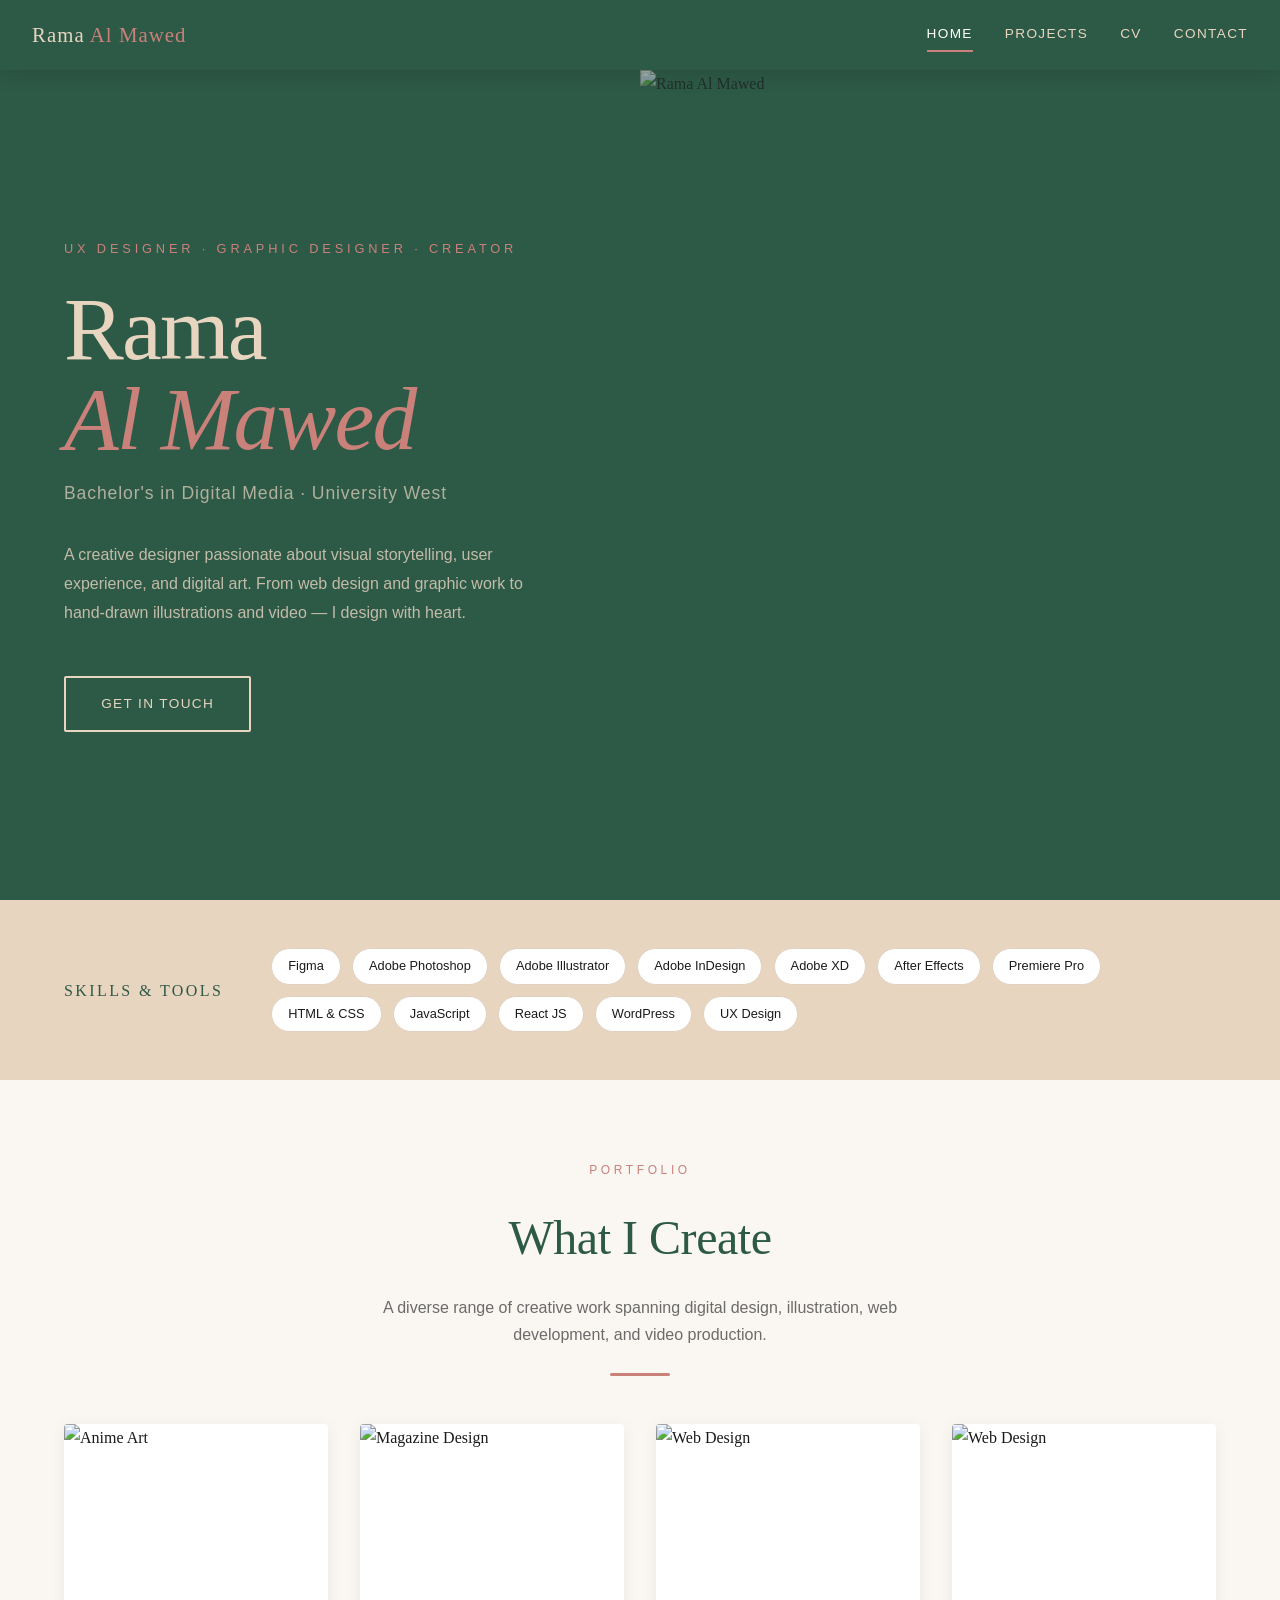
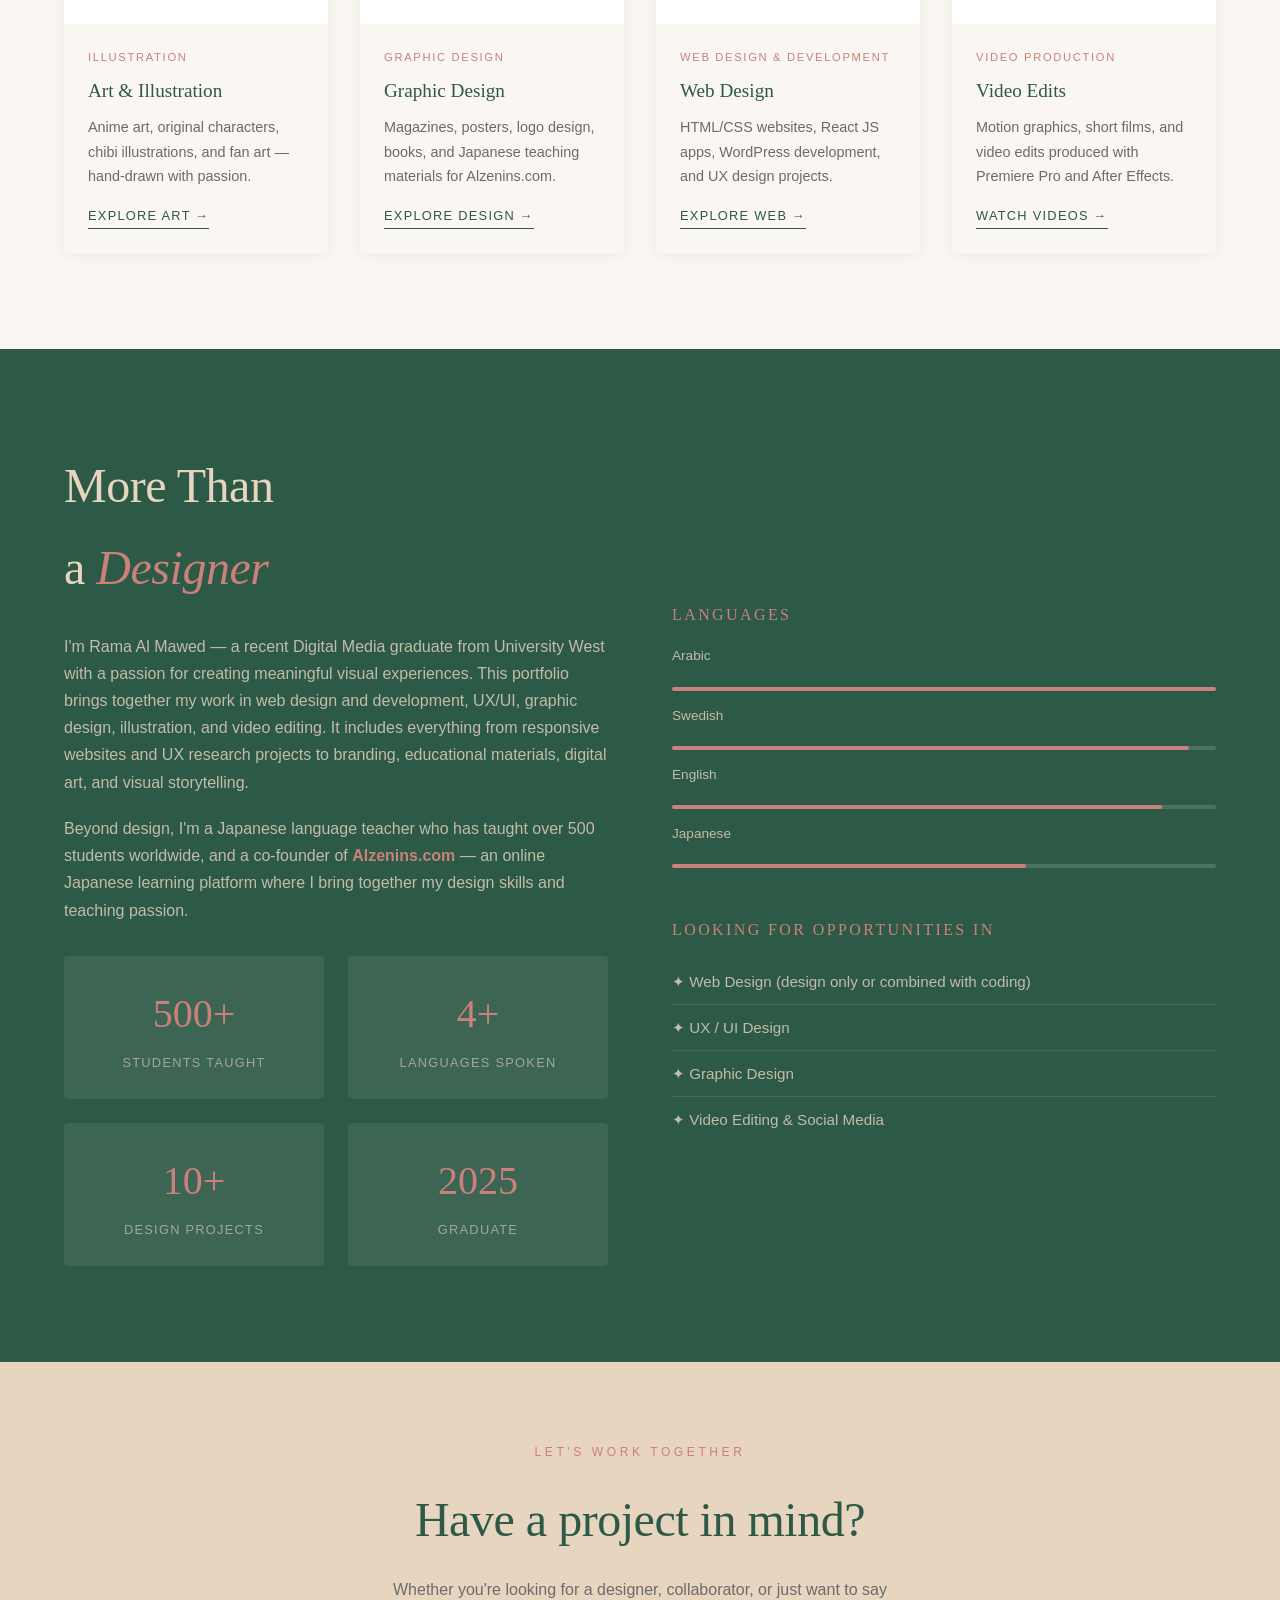
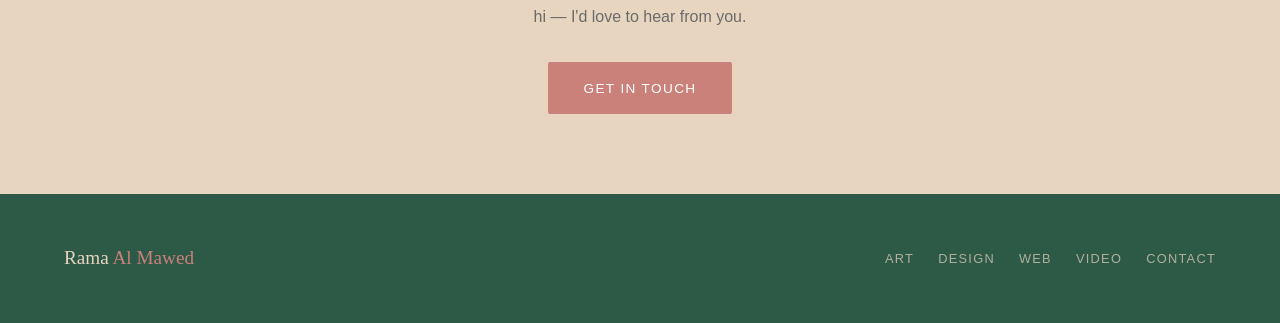
==== commit 7384dfa0: "Add files via upload" ====
--- a/index.html
+++ b/index.html
@@ -108,7 +108,7 @@
     <!-- Web Design -->
     <a href="web-design.html" class="project-card">
       <div class="project-card-img">
-        <img src="Portfolio/web design/RamaLyrics React JS/IMG_5379-landscape.png" alt="Web Design">
+        <img src="Portfolio/web design/RamaLyrics React JS/ramalyrics.png" alt="Web Design">
       </div>
       <div class="project-card-body">
         <p class="tag">Web Design &amp; Development</p>
@@ -121,7 +121,7 @@
     <!-- Video -->
     <a href="video.html" class="project-card">
       <div class="project-card-img">
-        <img src="Portfolio/art/gymnasiearbete/IMG_4252.JPG" alt="Web Design">
+        <img src="Portfolio/art/gymnasiearbete/home.JPG" alt="Web Design">
       </div>
       <div class="project-card-body">
         <p class="tag">Video Production</p>
@@ -137,9 +137,10 @@
     <div>
       <h2>More Than<br>a <em>Designer</em></h2>
       <p>
-        I'm Rama Al Mawed — a recent Digital Media graduate from University West with a passion for creating meaningful visual experiences.
-        My work bridges the gap between aesthetics and function, whether it's a sleek UI, a vibrant poster, or a hand-drawn illustration.
-      </p>
+  I'm Rama Al Mawed — a recent Digital Media graduate from University West with a passion for creating meaningful visual experiences.
+  This portfolio brings together my work in web design and development, UX/UI, graphic design, illustration, and video editing.
+  It includes everything from responsive websites and UX research projects to branding, educational materials, digital art, and visual storytelling.
+</p>
       <p>
         Beyond design, I'm a Japanese language teacher who has taught over 500 students worldwide, and a co-founder of
         <a href="https://alzenins.com" target="_blank" rel="noopener noreferrer" style="color: var(--salmon); font-weight: bold; text-decoration: none;">Alzenins.com</a> — an online Japanese learning platform where I bring together
--- a/style.css
+++ b/style.css
@@ -1,4 +1,4 @@
-/* ===== COLOR PALETTE ===== */
+/* ===== COLORS ===== */
 :root {
   --green: #2D5947;
   --green-light: #3a7060;
@@ -12,62 +12,135 @@
   --border: #e0d0c0;
 }
 
-/* ===== RESET ===== */
-*, *::before, *::after { box-sizing: border-box; margin: 0; padding: 0; }
-html { scroll-behavior: smooth; }
+/* ===== RESET / BASE ===== */
+*,
+*::before,
+*::after {
+  box-sizing: border-box;
+  margin: 0;
+  padding: 0;
+}
+
+html {
+  scroll-behavior: smooth;
+}
+
 body {
-  font-family: 'Georgia', serif;
+  font-family: Georgia, serif;
   background: var(--off-white);
   color: var(--dark);
   line-height: 1.7;
 }
 
-/* ===== TYPOGRAPHY ===== */
-h1, h2, h3, h4 { font-family: 'Georgia', serif; font-weight: normal; }
-h1 { font-size: clamp(2.5rem, 6vw, 5rem); letter-spacing: -0.02em; line-height: 1.1; }
-h2 { font-size: clamp(1.8rem, 4vw, 3rem); letter-spacing: -0.01em; }
-h3 { font-size: clamp(1.2rem, 2.5vw, 1.8rem); }
-h4 { font-size: 1rem; text-transform: uppercase; letter-spacing: 0.15em; }
-p { font-family: 'Arial', sans-serif; font-size: 1rem; color: var(--text-muted); }
-a { text-decoration: none; color: inherit; transition: all 0.3s ease; }
-
-/* ===== NAVIGATION ===== */
+img,
+video {
+  max-width: 100%;
+}
+
+h1,
+h2,
+h3,
+h4,
+h5 {
+  font-family: Georgia, serif;
+  font-weight: normal;
+}
+
+h1 {
+  font-size: clamp(2.5rem, 6vw, 5rem);
+  line-height: 1.1;
+  letter-spacing: -0.02em;
+}
+
+h2 {
+  font-size: clamp(1.8rem, 4vw, 3rem);
+  letter-spacing: -0.01em;
+}
+
+h3 {
+  font-size: clamp(1.2rem, 2.5vw, 1.8rem);
+}
+
+h4 {
+  font-size: 1rem;
+  text-transform: uppercase;
+  letter-spacing: 0.15em;
+}
+
+p {
+  font-family: Arial, sans-serif;
+  font-size: 1rem;
+  color: var(--text-muted);
+}
+
+a {
+  color: inherit;
+  text-decoration: none;
+  transition: 0.25s ease;
+}
+
+[id] {
+  scroll-margin-top: 140px;
+}
+
+/* =========================================================
+   MAIN NAVIGATION
+   ========================================================= */
 nav {
   position: fixed;
-  top: 0; left: 0; right: 0;
+  inset: 0 0 auto 0;
   z-index: 1000;
-  background: var(--green);
+  height: 70px;
   padding: 0 2rem;
-  height: 70px;
   display: flex;
   align-items: center;
   justify-content: space-between;
-  box-shadow: 0 2px 20px rgba(0,0,0,0.15);
-}
-.nav-toggle {
-  display: none;
-}
+  background: var(--green);
+  box-shadow: 0 2px 20px rgba(0, 0, 0, 0.15);
+}
+
 .nav-logo {
+  flex-shrink: 0;
   font-size: 1.3rem;
   color: var(--cream);
-  font-family: 'Georgia', serif;
   letter-spacing: 0.05em;
 }
-.nav-logo span { color: var(--salmon); }
-.nav-links { display: flex; gap: 2rem; align-items: center; list-style: none; }
+
+.nav-logo span {
+  color: var(--salmon);
+}
+
+.nav-links {
+  display: flex;
+  align-items: center;
+  gap: 2rem;
+  list-style: none;
+}
+
+.nav-links > li {
+  list-style: none;
+}
+
 .nav-links a {
+  display: block;
+  padding: 0.3rem 0;
+  border-bottom: 2px solid transparent;
+  font-family: Arial, sans-serif;
+  font-size: 0.85rem;
   color: var(--cream);
-  font-family: 'Arial', sans-serif;
-  font-size: 0.85rem;
   text-transform: uppercase;
   letter-spacing: 0.1em;
-  padding: 0.3rem 0;
-  border-bottom: 2px solid transparent;
-}
-.nav-links a:hover, .nav-links a.active { border-bottom-color: var(--salmon); color: white; }
+}
+
+.nav-links a:hover,
+.nav-links a.active {
+  color: #fff;
+  border-bottom-color: var(--salmon);
+}
+
+/* Desktop dropdown */
 .dropdown {
   position: relative;
-  list-style: none;
 }
 
 .dropdown-menu {
@@ -75,42 +148,57 @@
   position: absolute;
   top: 100%;
   left: 0;
+  z-index: 1100;
+  min-width: 210px;
+  padding: 0.8rem 0;
+  list-style: none;
   background: var(--green);
-  list-style: none;
-  margin: 0;
-  padding: 0.8rem 0;
-  min-width: 200px;
-  z-index: 2000;
-}
-
-.dropdown-menu li {
-  list-style: none;
+  box-shadow: 0 10px 24px rgba(0, 0, 0, 0.12);
 }
 
 .dropdown-menu a {
-  display: block;
   padding: 0.7rem 1rem;
   white-space: nowrap;
-}
-
-.dropdown:hover .dropdown-menu {
+  border-bottom: 0;
+}
+
+@media (min-width: 901px) {
+  .dropdown:hover .dropdown-menu {
+    display: block;
+  }
+}
+
+.nav-toggle {
+  display: none;
+  padding: 0.5rem;
+  background: none;
+  border: 0;
+  cursor: pointer;
+}
+
+.nav-toggle span {
   display: block;
-}
-/* Mobile nav toggle */
-.nav-toggle { display: none; background: none; border: none; cursor: pointer; padding: 0.5rem; }
-.nav-toggle span { display: block; width: 24px; height: 2px; background: var(--cream); margin: 5px 0; transition: 0.3s; }
-
-/* ===== PAGE WRAPPER ===== */
-.page-wrapper { margin-top: 70px; }
-
-/* ===== HERO ===== */
+  width: 24px;
+  height: 2px;
+  margin: 5px 0;
+  background: var(--cream);
+}
+
+.page-wrapper {
+  margin-top: 70px;
+}
+
+/* =========================================================
+   HOME PAGE
+   ========================================================= */
 .hero {
   min-height: calc(100vh - 70px);
-  background: var(--green);
   display: grid;
   grid-template-columns: 1fr 1fr;
   overflow: hidden;
-}
+  background: var(--green);
+}
+
 .hero-content {
   padding: 5rem 4rem;
   display: flex;
@@ -118,65 +206,54 @@
   justify-content: center;
   color: var(--cream);
 }
+
 .hero-eyebrow {
-  font-family: 'Arial', sans-serif;
+  margin-bottom: 1.5rem;
+  font-family: Arial, sans-serif;
   font-size: 0.8rem;
+  color: var(--salmon);
   text-transform: uppercase;
   letter-spacing: 0.3em;
-  color: var(--salmon);
-  margin-bottom: 1.5rem;
-}
+}
+
 .hero-name {
+  margin-bottom: 1rem;
   font-size: clamp(3rem, 7vw, 6rem);
   line-height: 1;
-  margin-bottom: 1rem;
   color: var(--cream);
 }
-.hero-name em { color: var(--salmon); font-style: italic; }
+
+.hero-name em {
+  color: var(--salmon);
+}
+
 .hero-title {
-  font-family: 'Arial', sans-serif;
+  margin-bottom: 2rem;
+  font-family: Arial, sans-serif;
   font-size: 1.1rem;
   color: rgba(232, 213, 192, 0.7);
-  margin-bottom: 2rem;
   letter-spacing: 0.05em;
 }
+
 .hero-bio {
-  font-family: 'Arial', sans-serif;
-  font-size: 1rem;
-  color: rgba(232, 213, 192, 0.8);
   max-width: 500px;
   margin-bottom: 3rem;
+  font-family: Arial, sans-serif;
+  color: rgba(232, 213, 192, 0.8);
   line-height: 1.8;
 }
-.hero-btns { display: flex; gap: 1rem; flex-wrap: wrap; }
-.btn-primary {
-  background: var(--salmon);
-  color: white;
-  padding: 0.9rem 2.2rem;
-  border-radius: 2px;
-  font-family: 'Arial', sans-serif;
-  font-size: 0.85rem;
-  text-transform: uppercase;
-  letter-spacing: 0.1em;
-  transition: 0.3s;
-}
-.btn-primary:hover { background: var(--salmon-light); transform: translateY(-2px); }
-.btn-outline {
-  border: 2px solid var(--cream);
-  color: var(--cream);
-  padding: 0.9rem 2.2rem;
-  border-radius: 2px;
-  font-family: 'Arial', sans-serif;
-  font-size: 0.85rem;
-  text-transform: uppercase;
-  letter-spacing: 0.1em;
-  transition: 0.3s;
-}
-.btn-outline:hover { background: var(--cream); color: var(--green); transform: translateY(-2px); }
+
+.hero-btns {
+  display: flex;
+  flex-wrap: wrap;
+  gap: 1rem;
+}
+
 .hero-photo {
   position: relative;
   overflow: hidden;
 }
+
 .hero-photo img {
   width: 100%;
   height: 100%;
@@ -184,154 +261,292 @@
   object-position: top center;
   filter: sepia(10%) brightness(0.9);
 }
+
 .hero-photo::after {
-  content: '';
+  content: "";
   position: absolute;
   inset: 0;
-  background: linear-gradient(135deg, rgba(45,89,71,0.4) 0%, transparent 60%);
-}
-
-/* ===== SKILLS STRIP ===== */
+  background: linear-gradient(135deg, rgba(45, 89, 71, 0.4), transparent 60%);
+}
+
+.btn-primary,
+.btn-outline,
+.btn-outline-dark {
+  display: inline-block;
+  padding: 0.9rem 2.2rem;
+  border-radius: 2px;
+  font-family: Arial, sans-serif;
+  font-size: 0.85rem;
+  text-transform: uppercase;
+  letter-spacing: 0.1em;
+}
+
+.btn-primary {
+  background: var(--salmon);
+  color: #fff;
+}
+
+.btn-primary:hover {
+  background: var(--salmon-light);
+  transform: translateY(-2px);
+}
+
+.btn-outline {
+  border: 2px solid var(--cream);
+  color: var(--cream);
+}
+
+.btn-outline:hover {
+  background: var(--cream);
+  color: var(--green);
+}
+
+.btn-outline-dark {
+  border: 2px solid var(--green);
+  color: var(--green);
+}
+
+.btn-outline-dark:hover {
+  background: var(--green);
+  color: var(--cream);
+}
+
+/* Skills strip */
 .skills-strip {
-  background: var(--cream);
   padding: 3rem 4rem;
   display: grid;
   grid-template-columns: auto 1fr;
   gap: 3rem;
   align-items: center;
-}
-.skills-strip h4 { color: var(--green); margin-bottom: 0; }
-.skills-grid { display: flex; flex-wrap: wrap; gap: 0.7rem; }
+  background: var(--cream);
+}
+
+.skills-strip h4 {
+  color: var(--green);
+}
+
+.skills-grid {
+  display: flex;
+  flex-wrap: wrap;
+  gap: 0.7rem;
+}
+
 .skill-tag {
-  background: white;
+  padding: 0.4rem 1rem;
   border: 1px solid var(--border);
-  color: var(--dark);
-  padding: 0.4rem 1rem;
-  border-radius: 100px;
-  font-family: 'Arial', sans-serif;
+  border-radius: 999px;
+  background: #fff;
+  font-family: Arial, sans-serif;
   font-size: 0.8rem;
-  transition: 0.2s;
-}
-.skill-tag:hover { background: var(--salmon); color: white; border-color: var(--salmon); }
-
-/* ===== SECTION HEADER ===== */
+}
+
+.skill-tag:hover {
+  background: var(--salmon);
+  color: #fff;
+  border-color: var(--salmon);
+}
+
+/* Home section heading */
 .section-header {
+  padding: 5rem 2rem 3rem;
   text-align: center;
-  padding: 5rem 2rem 3rem;
-}
+}
+
 .section-header .label {
-  font-family: 'Arial', sans-serif;
+  display: block;
+  margin-bottom: 1rem;
+  font-family: Arial, sans-serif;
   font-size: 0.75rem;
+  color: var(--salmon);
   text-transform: uppercase;
   letter-spacing: 0.3em;
-  color: var(--salmon);
+}
+
+.section-header h2 {
   margin-bottom: 1rem;
-  display: block;
-}
-.section-header h2 { color: var(--green); margin-bottom: 1rem; }
-.section-header p { max-width: 600px; margin: 0 auto; }
+  color: var(--green);
+}
+
+.section-header p {
+  max-width: 600px;
+  margin: 0 auto;
+}
+
 .divider {
   width: 60px;
   height: 3px;
-  background: var(--salmon);
   margin: 1.5rem auto 0;
   border-radius: 2px;
-}
-
-/* ===== PROJECTS GRID (home page) ===== */
+  background: var(--salmon);
+}
+
+/* Home project cards */
 .projects-preview {
   padding: 0 4rem 6rem;
   display: grid;
-  grid-template-columns: repeat(auto-fit, minmax(280px, 1fr));
+  grid-template-columns: repeat(auto-fit, minmax(260px, 1fr));
   gap: 2rem;
 }
+
 .project-card {
-  background: white;
+  display: block;
+  overflow: hidden;
   border-radius: 4px;
-  overflow: hidden;
-  transition: transform 0.3s, box-shadow 0.3s;
-  box-shadow: 0 2px 15px rgba(0,0,0,0.06);
-}
-.project-card:hover { transform: translateY(-8px); box-shadow: 0 15px 40px rgba(0,0,0,0.12); }
+  background: #fff;
+  box-shadow: 0 2px 15px rgba(0, 0, 0, 0.06);
+  transition: transform 0.3s ease, box-shadow 0.3s ease;
+}
+
+.project-card:hover {
+  transform: translateY(-8px);
+  box-shadow: 0 15px 40px rgba(0, 0, 0, 0.12);
+}
+
 .project-card-img {
   height: 200px;
   overflow: hidden;
 }
-.project-card-img img { width: 100%; height: 100%; object-fit: cover; transition: transform 0.5s; }
-.project-card:hover .project-card-img img { transform: scale(1.08); }
+
+.project-card-img img {
+  width: 100%;
+  height: 100%;
+  object-fit: cover;
+  transition: transform 0.5s ease;
+}
+
+.project-card:hover .project-card-img img {
+  transform: scale(1.06);
+}
+
 .project-card-body {
   padding: 1.5rem;
   background: var(--off-white);
 }
+
 .project-card-body .tag {
-  font-family: 'Arial', sans-serif;
+  margin-bottom: 0.5rem;
+  font-family: Arial, sans-serif;
   font-size: 0.7rem;
+  color: var(--salmon);
   text-transform: uppercase;
   letter-spacing: 0.15em;
-  color: var(--salmon);
+}
+
+.project-card-body h3 {
   margin-bottom: 0.5rem;
-}
-.project-card-body h3 { color: var(--green); font-size: 1.2rem; margin-bottom: 0.5rem; }
-.project-card-body p { font-size: 0.9rem; }
-.project-card-body a {
+  font-size: 1.2rem;
+  color: var(--green);
+}
+
+.project-card-body p {
+  font-size: 0.9rem;
+}
+
+.project-card-body > span {
   display: inline-block;
   margin-top: 1rem;
-  font-family: 'Arial', sans-serif;
+  padding-bottom: 2px;
+  border-bottom: 1px solid var(--green);
+  font-family: Arial, sans-serif;
   font-size: 0.8rem;
+  color: var(--green);
   text-transform: uppercase;
   letter-spacing: 0.1em;
-  color: var(--green);
-  border-bottom: 1px solid var(--green);
-  padding-bottom: 2px;
-}
-.project-card-body a:hover { color: var(--salmon); border-color: var(--salmon); }
-
-/* ===== PAGE HERO (inner pages) ===== */
-.page-hero {
+}
+
+/* Home about section */
+.about-strip {
+  padding: 6rem 4rem;
+  display: grid;
+  grid-template-columns: 1fr 1fr;
+  gap: 4rem;
+  align-items: center;
   background: var(--green);
-  padding: 5rem 4rem;
-  display: grid;
-  grid-template-columns: 1fr auto;
-  align-items: end;
-  gap: 2rem;
-}
-.page-hero h1 { color: var(--cream); }
-.page-hero h1 span { color: var(--salmon); }
-.page-hero p {
-  color: rgba(232,213,192,0.75);
-  max-width: 600px;
-  margin-top: 1rem;
-  font-family: 'Arial', sans-serif;
-}
-.page-hero-nav {
-  display: flex;
-  gap: 1rem;
-  flex-wrap: wrap;
-  justify-content: flex-end;
-}
-.page-hero-nav a {
-  background: rgba(255,255,255,0.1);
+}
+
+.about-strip h2 {
+  margin-bottom: 1.5rem;
   color: var(--cream);
-  padding: 0.5rem 1.2rem;
-  border-radius: 100px;
-  font-family: 'Arial', sans-serif;
+}
+
+.about-strip h2 em {
+  color: var(--salmon);
+}
+
+.about-strip p {
+  margin-bottom: 1.2rem;
+  color: rgba(232, 213, 192, 0.8);
+}
+
+.stats {
+  margin-top: 2rem;
+  display: grid;
+  grid-template-columns: 1fr 1fr;
+  gap: 1.5rem;
+}
+
+.stat {
+  padding: 1.5rem;
+  border-radius: 4px;
+  background: rgba(255, 255, 255, 0.07);
+  text-align: center;
+}
+
+.stat .num {
+  display: block;
+  font-size: 2.5rem;
+  color: var(--salmon);
+}
+
+.stat .label {
+  font-family: Arial, sans-serif;
   font-size: 0.8rem;
-  letter-spacing: 0.05em;
-  transition: 0.2s;
-}
-.page-hero-nav a:hover, .page-hero-nav a.active {
+  color: rgba(232, 213, 192, 0.6);
+  text-transform: uppercase;
+  letter-spacing: 0.1em;
+}
+
+.langs {
+  margin-top: 2rem;
+}
+
+.langs h4 {
+  margin-bottom: 1rem;
+  color: var(--salmon);
+}
+
+.lang-bar {
+  margin-bottom: 0.8rem;
+}
+
+.lang-name {
+  margin-bottom: 0.3rem;
+  font-size: 0.85rem;
+  color: rgba(232, 213, 192, 0.7);
+}
+
+.lang-track {
+  height: 4px;
+  border-radius: 2px;
+  background: rgba(255, 255, 255, 0.15);
+}
+
+.lang-fill {
+  height: 100%;
+  border-radius: 2px;
   background: var(--salmon);
-  color: white;
-}
+}
+
+/* =========================================================
+   SHARED INNER-PAGE LAYOUT
+   ========================================================= */
 .art-layout {
+  max-width: 1250px;
+  margin: 0 auto;
+  padding: 0 4rem;
   display: grid;
   grid-template-columns: minmax(0, 1fr) 170px;
   gap: 3rem;
-  padding-top: 70px;
-  max-width: 1250px;
-  margin: 0 auto;
-  padding-left: 4rem;
-  padding-right: 4rem;
 }
 
 .art-content {
@@ -344,9 +559,10 @@
   grid-column: 2;
   grid-row: 1;
   position: sticky;
-  top: 110px;
+  top: 100px;
+  align-self: start;
   height: fit-content;
-  padding-top: 4rem;
+  padding-top: 5rem;
   display: flex;
   flex-direction: column;
   gap: 0.8rem;
@@ -358,7 +574,6 @@
 
 .art-side-nav a {
   color: var(--green);
-  text-decoration: none;
   opacity: 0.65;
 }
 
@@ -367,10 +582,34 @@
   opacity: 1;
 }
 
+/* Inner hero */
+.page-hero {
+  padding: 5rem 4rem;
+  display: grid;
+  grid-template-columns: 1fr auto;
+  gap: 2rem;
+  align-items: end;
+  background: var(--green);
+}
+
+.page-hero h1 {
+  color: var(--cream);
+}
+
+.page-hero h1 span {
+  color: var(--salmon);
+}
+
+.page-hero p {
+  max-width: 600px;
+  margin-top: 1rem;
+  color: rgba(232, 213, 192, 0.75);
+}
+
 .art-hero {
+  padding: 5rem 0 4rem;
+  display: block;
   background: transparent;
-  padding: 4rem 0;
-  display: block;
 }
 
 .art-hero h1 {
@@ -381,19 +620,50 @@
   color: var(--text-muted);
 }
 
+/* Sections */
+.art-category {
+  margin-top: 3rem;
+  padding-top: 5rem;
+  border-top: 1px solid var(--border);
+}
+
 .featured-oc {
+  margin-bottom: 2rem;
+  padding: 4rem;
+  border-radius: 8px;
   background: var(--cream-light);
-  padding: 4rem;
-  margin-bottom: 2rem;
-  border-radius: 8px;
-}
-
+}
+
+.section-title {
+  margin-bottom: 3rem;
+  display: flex;
+  align-items: center;
+  gap: 1.5rem;
+}
+
+.section-title h2 {
+  color: var(--green);
+}
+
+.section-desc {
+  max-width: 700px;
+  margin-bottom: 2.5rem;
+  color: var(--text-muted);
+}
+
+/* Project rows */
 .art-project {
+  margin: 4rem 0;
+  padding-bottom: 4rem;
   display: grid;
   grid-template-columns: 1.1fr 0.9fr;
   gap: 3rem;
   align-items: center;
-  margin: 4rem 0;
+  border-bottom: 1px solid rgba(45, 89, 71, 0.18);
+}
+
+.art-project:last-child {
+  border-bottom: 0;
 }
 
 .art-project.reverse {
@@ -401,7 +671,8 @@
 }
 
 .art-project.reverse .art-images,
-.art-project.reverse .single-art {
+.art-project.reverse .single-art,
+.art-project.reverse .video-embed {
   order: 2;
 }
 
@@ -409,14 +680,18 @@
   order: 1;
 }
 
-.oc-focus {
+.oc-focus,
+.chibi-block {
   grid-template-columns: 1.2fr 0.8fr;
 }
 
+.art-images {
+  display: grid;
+  gap: 1.2rem;
+}
+
 .art-images.two-images {
-    display: grid;
-    grid-template-columns: 35% 65%;
-    gap: 1.2rem;
+  grid-template-columns: 35% 65%;
 }
 
 .art-images img,
@@ -424,10 +699,10 @@
   width: 100%;
   height: auto;
   max-height: 650px;
+  display: block;
   object-fit: contain;
-  display: block;
+  border-radius: 6px;
   background: var(--cream-light);
-  border-radius: 6px;
   cursor: pointer;
   transition: transform 0.3s ease;
 }
@@ -438,273 +713,311 @@
 }
 
 .art-text h3 {
-  color: var(--green);
+  margin-bottom: 1rem;
   font-size: 1.7rem;
+  color: var(--green);
+}
+
+.art-text p {
   margin-bottom: 1rem;
-}
-
-.art-text p {
   color: #555;
-  line-height: 1.8;
-  font-size: 1rem;
-}
-/* Big divider between categories */
-.art-category {
-  border-top: 1px solid var(--border);
-  padding-top: 5rem;
-  margin-top: 3rem;
-}
-
-/* Small divider between drawings */
-.art-project {
-  border-bottom: 1px solid rgba(45, 89, 71, 0.18);
-  padding-bottom: 4rem;
-}
-
-.art-project:last-child {
-  border-bottom: none;
-}
-
+  line-height: 1.85;
+}
+
+.art-text ul,
+.cv-item ul {
+  margin-top: 1rem;
+  padding-left: 1.2rem;
+}
+
+.art-text li,
+.cv-item li {
+  margin-bottom: 0.45rem;
+  font-family: Arial, sans-serif;
+  color: var(--text-muted);
+}
 
 .tool {
+  margin-top: 1.2rem;
+  font-family: Arial, sans-serif;
+  font-size: 0.85rem !important;
+  font-weight: 600;
   color: var(--salmon) !important;
-  font-family: Arial, sans-serif;
-  font-size: 0.85rem !important;
   text-transform: uppercase;
   letter-spacing: 0.12em;
+}
+
+/* Detail links */
+.details-link {
+  display: inline-block;
   margin-top: 1rem;
-}
-
-.chibi-block {
-  grid-template-columns: 1.2fr 0.8fr;
-}
-
-/* ===== SECTION (art/design pages) ===== */
-.section {
-  padding: 5rem 4rem;
-}
-.section:nth-child(even) { background: var(--cream-light); }
-.section-title {
-  display: flex;
-  align-items: center;
-  gap: 1.5rem;
-  margin-bottom: 3rem;
-}
-.section-title h2 { color: var(--green); }
-.section-title .num {
-  font-size: 3rem;
-  font-family: 'Georgia', serif;
+  margin-bottom: 1.5rem;
+  padding-bottom: 3px;
+  border-bottom: 1px solid var(--salmon);
+  font-family: Arial, sans-serif;
+  font-size: 0.8rem;
   color: var(--salmon);
-  opacity: 0.3;
-  font-style: italic;
-  line-height: 1;
-}
-.section-desc { color: var(--text-muted); max-width: 700px; margin-bottom: 2.5rem; font-family: 'Arial', sans-serif; }
-
-/* ===== IMAGE GALLERY ===== */
-.gallery {
-  display: grid;
-  grid-template-columns: repeat(auto-fill, minmax(280px, 1fr));
-  gap: 1.2rem;
-}
-.gallery.wide {
-  grid-template-columns: repeat(auto-fill, minmax(350px, 1fr));
-}
-.gallery-item {
-  position: relative;
+  text-transform: uppercase;
+  letter-spacing: 0.1em;
+}
+
+.details-link:hover {
+  color: var(--green);
+  border-color: var(--green);
+}
+
+/* Art page ending */
+.art-ending {
+  max-width: 900px;
+  margin: 5rem auto 0;
+  padding: 6rem 2rem;
+  border-top: 1px solid var(--border);
+  text-align: center;
+}
+
+.art-ending h2 {
+  margin-bottom: 1rem;
+  color: var(--green);
+}
+
+.art-ending p {
+  max-width: 650px;
+  margin: 0 auto 2rem;
+  line-height: 1.8;
+}
+
+.instagram-btn {
+  display: inline-block;
+  padding: 0.9rem 2rem;
+  border: 2px solid var(--green);
+  border-radius: 999px;
+  font-family: Arial, sans-serif;
+  font-size: 0.9rem;
+  color: var(--green);
+  letter-spacing: 0.08em;
+}
+
+.instagram-btn:hover {
+  background: var(--green);
+  color: var(--cream);
+}
+
+/* Art page video */
+.art-video {
+  width: 100%;
+  margin: 2.5rem 0;
+}
+
+.art-video video {
+  width: 100%;
+  height: auto;
+  display: block;
+  border-radius: 8px;
+  background: #111;
+}
+
+/* =========================================================
+   VIDEO
+   ========================================================= */
+.video-embed {
+  width: 100%;
+  aspect-ratio: 16 / 9;
   overflow: hidden;
-  border-radius: 4px;
-  background: var(--cream);
-  aspect-ratio: 4/3;
-  cursor: pointer;
-}
-.gallery-item.portrait { aspect-ratio: 3/4; }
-.gallery-item.square { aspect-ratio: 1; }
-.gallery-item img {
+  border-radius: 6px;
+  background: #1a1a1a;
+}
+
+.video-embed video,
+.video-embed iframe {
   width: 100%;
   height: 100%;
-  object-fit: cover;
-  transition: transform 0.5s ease;
   display: block;
-}
-.gallery-item:hover img { transform: scale(1.06); }
-.gallery-item .overlay {
-  position: absolute;
-  inset: 0;
-  background: linear-gradient(to top, rgba(45,89,71,0.85) 0%, transparent 60%);
-  opacity: 0;
-  transition: opacity 0.3s;
-  display: flex;
-  align-items: flex-end;
-  padding: 1.2rem;
-}
-.gallery-item:hover .overlay { opacity: 1; }
-.overlay span {
-  color: white;
-  font-family: 'Arial', sans-serif;
-  font-size: 0.85rem;
-}
-.art-ending {
-    text-align: center;
-    padding: 6rem 2rem;
-    border-top: 1px solid var(--border);
-    margin-top: 5rem;
-}
-
-.art-ending h2 {
-    color: var(--green);
-    margin-bottom: 1rem;
-}
-
-.art-ending p {
-    max-width: 650px;
-    margin: 0 auto 2rem;
-    line-height: 1.8;
-}
-
-.instagram-btn {
-    display: inline-block;
-    padding: 0.9rem 2rem;
-    border: 2px solid var(--green);
-    color: var(--green);
-    text-decoration: none;
-    border-radius: 50px;
-    font-family: Arial, sans-serif;
-    font-size: 0.9rem;
-    letter-spacing: 0.08em;
-    transition: 0.3s ease;
-}
-
-.instagram-btn:hover {
-    background: var(--green);
-    color: var(--cream);
-}
-/* ===== PROJECT SHOWCASE ===== */
-.project-showcase {
-  display: grid;
-  grid-template-columns: 1fr 1fr;
-  gap: 3rem;
-  align-items: start;
-  padding: 5rem 4rem;
-}
-.project-showcase:nth-child(even) { background: var(--cream-light); }
-.project-showcase.reverse { direction: rtl; }
-.project-showcase.reverse > * { direction: ltr; }
-.showcase-images { display: grid; gap: 1rem; }
-.showcase-images .main-img {
+  border: 0;
+  object-fit: contain;
+}
+
+/* =========================================================
+   PROJECT DETAIL COMPONENTS
+   ========================================================= */
+.process-list {
+  margin-top: 2rem;
+  display: grid;
+  grid-template-columns: repeat(auto-fit, minmax(220px, 1fr));
+  gap: 1.5rem;
+}
+
+.process-list > div {
+  padding: 1.7rem;
+  border: 1px solid var(--border);
+  border-radius: 8px;
+  background: var(--cream-light);
+}
+
+.process-list span {
+  width: 42px;
+  height: 42px;
+  margin-bottom: 1rem;
+  display: inline-flex;
+  align-items: center;
+  justify-content: center;
+  border-radius: 50%;
+  background: var(--green);
+  font-family: Arial, sans-serif;
+  font-size: 0.75rem;
+  color: var(--cream);
+  letter-spacing: 0.08em;
+}
+
+.process-list h3 {
+  margin-bottom: 0.7rem;
+  color: var(--green);
+}
+
+.process-list p {
+  font-size: 0.95rem;
+}
+
+.logo-color-board {
+  display: grid;
+  gap: 1rem;
+}
+
+.logo-color-board > div {
+  padding: 1.5rem;
+  border: 1px solid var(--border);
+  border-radius: 8px;
+  background: #fff;
+}
+
+.logo-color-board span {
+  display: block;
   width: 100%;
-  border-radius: 4px;
-  overflow: hidden;
-  aspect-ratio: 16/10;
-}
-.showcase-images .main-img img { width: 100%; height: 100%; object-fit: cover; }
-.showcase-images .thumb-row {
+  height: 70px;
+  margin-bottom: 1rem;
+  border-radius: 6px;
+}
+
+.logo-color-board h3 {
+  margin-bottom: 0.4rem;
+  color: var(--green);
+}
+
+.logo-color-board p {
+  font-size: 0.9rem;
+}
+
+/* RamaLyrics */
+.ramalyrics-feature-grid {
+  margin-top: 2rem;
+  display: grid;
+  grid-template-columns: repeat(auto-fit, minmax(220px, 1fr));
+  gap: 1.5rem;
+}
+
+.ramalyrics-feature-grid > div {
+  padding: 1.7rem;
+  border: 1px solid var(--border);
+  border-radius: 8px;
+  background: var(--cream-light);
+}
+
+.ramalyrics-feature-grid h3 {
+  margin-bottom: 0.7rem;
+  color: var(--green);
+}
+
+.ramalyrics-feature-grid p {
+  font-size: 0.95rem;
+}
+
+.ramalyrics-mockup-grid {
+  margin-top: 2rem;
   display: grid;
   grid-template-columns: repeat(3, 1fr);
-  gap: 0.8rem;
-}
-.showcase-images .thumb-row .thumb {
-  aspect-ratio: 4/3;
-  overflow: hidden;
-  border-radius: 3px;
-}
-.showcase-images .thumb-row .thumb img { width: 100%; height: 100%; object-fit: cover; }
-.showcase-info { padding: 1rem 0; }
-.showcase-info .tag {
-  font-family: 'Arial', sans-serif;
-  font-size: 0.7rem;
-  text-transform: uppercase;
-  letter-spacing: 0.2em;
-  color: var(--salmon);
-  margin-bottom: 1rem;
-  display: block;
-}
-.showcase-info h2 { color: var(--green); margin-bottom: 1rem; font-size: 2rem; }
-.showcase-info p { margin-bottom: 1rem; line-height: 1.8; }
-.showcase-info ul {
-  list-style: none;
-  margin: 1.5rem 0;
-}
-.showcase-info ul li {
-  font-family: 'Arial', sans-serif;
-  font-size: 0.9rem;
-  color: var(--text-muted);
-  padding: 0.4rem 0;
-  border-bottom: 1px solid var(--border);
-  display: flex;
-  align-items: center;
-  gap: 0.5rem;
-}
-.showcase-info ul li::before { content: '—'; color: var(--salmon); }
-
-/* ===== VIDEO SECTION ===== */
-.video-grid {
-  display: grid;
-  grid-template-columns: repeat(auto-fill, minmax(400px, 1fr));
-  gap: 2rem;
-  padding: 2rem 4rem 5rem;
-}
-.video-card {
-  background: white;
-  border-radius: 6px;
-  overflow: hidden;
-  box-shadow: 0 4px 20px rgba(0,0,0,0.08);
-  transition: transform 0.3s;
-}
-.video-card:hover { transform: translateY(-4px); }
-.video-embed {
-  position: relative;
-  padding-bottom: 56.25%;
-  height: 0;
-  overflow: hidden;
-  background: #1a1a1a;
-}
-.video-embed iframe {
-  position: absolute;
-  top: 0; left: 0;
+  gap: 1.4rem;
+}
+
+.ramalyrics-mockup-grid img {
   width: 100%;
-  height: 100%;
-  border: none;
-}
-.video-info {
-  padding: 1.5rem;
-}
-.video-info .tag {
-  font-family: 'Arial', sans-serif;
-  font-size: 0.7rem;
-  text-transform: uppercase;
-  letter-spacing: 0.2em;
-  color: var(--salmon);
-  margin-bottom: 0.5rem;
-  display: block;
-}
-.video-info h3 { color: var(--green); margin-bottom: 0.7rem; font-size: 1.3rem; }
-.video-info p { font-size: 0.9rem; }
-.video-tools {
-  display: flex;
-  gap: 0.5rem;
-  margin-top: 1rem;
-  flex-wrap: wrap;
-}
-.tool-badge {
-  background: var(--cream);
-  color: var(--green);
-  padding: 0.25rem 0.8rem;
-  border-radius: 100px;
-  font-family: 'Arial', sans-serif;
-  font-size: 0.75rem;
-}
+  height: auto;
+  max-height: 520px;
+  padding: 0.5rem;
+  object-fit: contain;
+  border: 1px solid var(--border);
+  border-radius: 8px;
+  background: var(--cream-light);
+  cursor: pointer;
+  transition: transform 0.25s ease, border-color 0.25s ease;
+}
+
+.ramalyrics-mockup-grid img:hover {
+  transform: scale(1.02);
+  border-color: var(--salmon);
+}
+
+/* Arab Kyoushi */
+.arab-cms-grid {
+  margin-top: 2rem;
+  display: grid;
+  grid-template-columns: repeat(auto-fit, minmax(220px, 1fr));
+  gap: 1.5rem;
+}
+
+.arab-cms-grid > div {
+  padding: 1.7rem;
+  border: 1px solid var(--border);
+  border-radius: 8px;
+  background: var(--cream-light);
+}
+
+.arab-cms-grid h3 {
+  margin-bottom: 0.7rem;
+  color: var(--green);
+}
+
+.arab-cms-grid p {
+  font-size: 0.95rem;
+}
+
+.arab-cms-screenshot-grid {
+  margin-top: 2rem;
+  display: grid;
+  grid-template-columns: repeat(2, 1fr);
+  gap: 1.5rem;
+}
+
+.arab-cms-screenshot-grid img {
+  width: 100%;
+  height: auto;
+  max-height: 520px;
+  padding: 0.5rem;
+  object-fit: contain;
+  border: 1px solid var(--border);
+  border-radius: 8px;
+  background: var(--cream-light);
+  cursor: pointer;
+  transition: transform 0.25s ease, border-color 0.25s ease;
+}
+
+.arab-cms-screenshot-grid img:hover {
+  transform: scale(1.02);
+  border-color: var(--salmon);
+}
+
+/* =========================================================
+   CV
+   ========================================================= */
 .cv-hero {
+  padding: 5rem 0;
   display: grid;
   grid-template-columns: minmax(0, 1fr) 280px;
   gap: 4rem;
   align-items: center;
-  padding: 5rem 0;
 }
 
 .cv-hero h1 {
-  color: var(--green);
   margin-bottom: 1rem;
+  color: var(--green);
 }
 
 .cv-hero h1 span {
@@ -722,7 +1035,7 @@
   object-position: center;
   border-radius: 8px;
   background: var(--cream-light);
-  box-shadow: 0 8px 25px rgba(0,0,0,0.08);
+  box-shadow: 0 8px 25px rgba(0, 0, 0, 0.08);
 }
 
 .cv-contact {
@@ -730,31 +1043,15 @@
 }
 
 .cv-contact p {
-  color: var(--green);
   margin-bottom: 0.4rem;
+  color: var(--green);
 }
 
 .cv-buttons {
+  margin-top: 2rem;
   display: flex;
+  flex-wrap: wrap;
   gap: 1rem;
-  flex-wrap: wrap;
-  margin-top: 2rem;
-}
-
-.btn-outline-dark {
-  border: 2px solid var(--green);
-  color: var(--green);
-  padding: 0.9rem 2.2rem;
-  border-radius: 2px;
-  font-family: Arial, sans-serif;
-  font-size: 0.85rem;
-  text-transform: uppercase;
-  letter-spacing: 0.1em;
-}
-
-.btn-outline-dark:hover {
-  background: var(--green);
-  color: var(--cream);
 }
 
 .cv-list {
@@ -763,11 +1060,11 @@
 }
 
 .cv-item {
+  padding-bottom: 2rem;
   border-bottom: 1px solid var(--border);
-  padding-bottom: 2rem;
-}
-
-.cv-item span {
+}
+
+.cv-item > span {
   font-family: Arial, sans-serif;
   font-size: 0.8rem;
   color: var(--salmon);
@@ -776,47 +1073,38 @@
 }
 
 .cv-item h3 {
-  color: var(--green);
   margin: 0.5rem 0;
+  color: var(--green);
 }
 
 .cv-item h4 {
-  margin-top: 1.5rem;
-  margin-bottom: 1rem;
-  color: var(--green);
+  margin: 1.5rem 0 1rem;
   font-size: 1rem;
-}
-
-.cv-item ul,
-.art-text ul {
-  margin-top: 1rem;
-  padding-left: 1.2rem;
-}
-
-.cv-item li,
-.art-text li {
-  font-family: Arial, sans-serif;
-  color: var(--text-muted);
-  margin-bottom: 0.45rem;
+  color: var(--green);
 }
 
 .cv-skill-groups {
-  display: grid;
-  grid-template-columns: 1fr 1fr;
+  margin-top: 2rem;
+  display: grid;
+  grid-template-columns: repeat(auto-fit, minmax(250px, 1fr));
   gap: 1.5rem;
 }
 
-.cv-skill-groups div {
+.cv-skill-groups > div {
+  padding: 1.5rem;
+  border: 1px solid #ececec;
+  border-radius: 8px;
   background: var(--cream-light);
-  padding: 1.5rem;
-  border-radius: 6px;
 }
 
 .cv-skill-groups h5 {
-  color: var(--green);
-  font-family: Georgia, serif;
+  margin-bottom: 0.7rem;
   font-size: 1.1rem;
-  margin-bottom: 0.7rem;
+  color: var(--green);
+}
+
+.cv-skill-groups p {
+  line-height: 1.8;
 }
 
 .cv-tags {
@@ -824,15 +1112,16 @@
 }
 
 .cv-highlight {
-  background: white;
   padding: 2rem;
   border-left: 4px solid var(--salmon);
   border-radius: 6px;
+  background: #fff;
+  box-shadow: 0 4px 18px rgba(0, 0, 0, 0.04);
 }
 
 .cv-highlight h3 {
-  color: var(--green);
   margin-bottom: 0.8rem;
+  color: var(--green);
 }
 
 .language-grid {
@@ -841,19 +1130,24 @@
   gap: 1.2rem;
 }
 
-.language-grid div {
-  background: var(--cream-light);
+.language-grid > div {
   padding: 1.5rem;
   border-radius: 6px;
+  background: var(--cream-light);
 }
 
 .language-grid h3 {
-  color: var(--green);
   margin-bottom: 0.4rem;
-}
+  color: var(--green);
+}
+
 #languages {
-    margin-bottom: 6rem;
-}
+  margin-bottom: 6rem;
+}
+
+/* =========================================================
+   CONTACT
+   ========================================================= */
 .contact-cards {
   display: grid;
   grid-template-columns: 1fr 1fr;
@@ -861,27 +1155,11 @@
 }
 
 .contact-card {
+  padding: 2rem;
+  border: 1px solid var(--border);
+  border-radius: 6px;
   background: var(--cream-light);
-  padding: 2rem;
-  border-radius: 6px;
-  border: 1px solid var(--border);
-}
-
-.contact-card span {
-  font-family: Arial, sans-serif;
-  font-size: 0.75rem;
-  text-transform: uppercase;
-  letter-spacing: 0.14em;
-  color: var(--salmon);
-}
-
-.contact-card h3 {
-  color: var(--green);
-  margin: 0.7rem 0;
-}
-
-.contact-card p {
-  font-size: 0.95rem;
+  transition: transform 0.25s ease, border-color 0.25s ease;
 }
 
 .contact-card:hover {
@@ -889,499 +1167,265 @@
   border-color: var(--salmon);
 }
 
-@media (max-width: 700px) {
-  .contact-cards {
-    grid-template-columns: 1fr;
-  }
-}
+.contact-card span {
+  font-family: Arial, sans-serif;
+  font-size: 0.75rem;
+  color: var(--salmon);
+  text-transform: uppercase;
+  letter-spacing: 0.14em;
+}
+
+.contact-card h3 {
+  margin: 0.7rem 0;
+  color: var(--green);
+}
+
+.contact-card p {
+  font-size: 0.95rem;
+}
+
 #location {
   margin-bottom: 6rem;
 }
-/* ==========================================
-   BOOK PROJECT PAGE
-========================================== */
-
-.process-list{
-    display:grid;
-    grid-template-columns:repeat(auto-fit,minmax(240px,1fr));
-    gap:24px;
-    margin-top:40px;
-}
-
-.process-list div{
-    background:#fff;
-    padding:28px;
-    border-radius:18px;
-    box-shadow:0 10px 30px rgba(0,0,0,.06);
-    transition:.3s;
-}
-
-.process-list div:hover{
-    transform:translateY(-6px);
-}
-
-.process-list span{
-    display:inline-flex;
-    width:48px;
-    height:48px;
-    border-radius:50%;
-    align-items:center;
-    justify-content:center;
-    background:#111;
-    color:#fff;
-    font-weight:700;
-    margin-bottom:18px;
-}
-
-.process-list h3{
-    margin-bottom:12px;
-}
-
-.process-list p{
-    color:#666;
-    line-height:1.8;
-}
-
-.cv-skill-groups{
-    display:grid;
-    grid-template-columns:repeat(auto-fit,minmax(250px,1fr));
-    gap:22px;
-    margin-top:35px;
-}
-
-.cv-skill-groups div{
-    background:#fafafa;
-    padding:22px;
-    border-radius:16px;
-    border:1px solid #ececec;
-}
-
-.cv-skill-groups h5{
-    margin-bottom:10px;
-    font-size:18px;
-}
-
-.cv-skill-groups p{
-    color:#666;
-    line-height:1.8;
-}
-
-.art-project{
-    display:grid;
-    grid-template-columns:1fr 1fr;
-    gap:60px;
-    align-items:center;
-    margin-top:55px;
-}
-
-.art-project.reverse{
-    direction:rtl;
-}
-
-.art-project.reverse>*{
-    direction:ltr;
-}
-
-.art-images{
-    display:grid;
-    gap:20px;
-}
-
-.two-images{
-    grid-template-columns:1fr;
-}
-
-.art-images img{
-    width:100%;
-    border-radius:18px;
-    cursor:pointer;
-    transition:.35s;
-    box-shadow:0 10px 30px rgba(0,0,0,.08);
-}
-
-.art-images img:hover{
-    transform:scale(1.02);
-}
-
-.art-text h3{
-    margin-bottom:18px;
-}
-
-.art-text p{
-    line-height:1.9;
-    color:#666;
-    margin-bottom:18px;
-}
-
-.tool{
-    margin-top:24px;
-    font-weight:600;
-    color:#111;
-}
-
-.art-ending{
-    margin-top:90px;
-    text-align:center;
-    max-width:900px;
-    margin-inline:auto;
-}
-
-.art-ending h2{
-    margin-bottom:20px;
-}
-
-.art-ending p{
-    color:#666;
-    line-height:1.9;
-}
-/* ===== CONTACT ===== */
-.contact-section {
-  padding: 6rem 4rem;
-  display: grid;
-  grid-template-columns: 1fr 1fr;
-  gap: 5rem;
-  align-items: start;
-}
-.contact-info h2 { color: var(--green); margin-bottom: 1.5rem; }
-.contact-info p { margin-bottom: 2rem; }
-.contact-links { list-style: none; }
-.contact-links li {
-  padding: 1rem 0;
-  border-bottom: 1px solid var(--border);
-  display: flex;
-  align-items: center;
-  gap: 1rem;
-}
-.contact-links li .icon {
-  width: 40px;
-  height: 40px;
-  background: var(--green);
-  border-radius: 50%;
-  display: flex;
-  align-items: center;
-  justify-content: center;
-  flex-shrink: 0;
-}
-.contact-links li .icon svg { width: 18px; height: 18px; fill: var(--cream); }
-.contact-links li a { color: var(--green); font-family: 'Arial', sans-serif; }
-.contact-links li a:hover { color: var(--salmon); }
-.contact-form { display: flex; flex-direction: column; gap: 1.2rem; }
-.form-group { display: flex; flex-direction: column; gap: 0.5rem; }
-.form-group label {
-  font-family: 'Arial', sans-serif;
-  font-size: 0.8rem;
-  text-transform: uppercase;
-  letter-spacing: 0.1em;
-  color: var(--green);
-}
-.form-group input,
-.form-group textarea {
-  padding: 0.9rem 1rem;
-  border: 2px solid var(--border);
-  border-radius: 2px;
-  font-family: 'Arial', sans-serif;
-  font-size: 0.95rem;
-  background: white;
-  color: var(--dark);
-  transition: border-color 0.2s;
-  outline: none;
-}
-.form-group input:focus,
-.form-group textarea:focus { border-color: var(--green); }
-.form-group textarea { resize: vertical; min-height: 140px; }
-.form-submit {
-  background: var(--salmon);
-  color: white;
-  border: none;
-  padding: 1rem 2.5rem;
-  cursor: pointer;
-  font-family: 'Arial', sans-serif;
-  font-size: 0.85rem;
-  text-transform: uppercase;
-  letter-spacing: 0.1em;
-  border-radius: 2px;
-  transition: 0.2s;
-  align-self: flex-start;
-}
-.form-submit:hover { background: var(--salmon-light); transform: translateY(-1px); }
-
-/* ===== FOOTER ===== */
-footer {
-  background: var(--green);
-  color: var(--cream);
-  padding: 3rem 4rem;
-  display: flex;
-  justify-content: space-between;
-  align-items: center;
-  flex-wrap: wrap;
-  gap: 1.5rem;
-}
-footer .footer-logo { font-size: 1.2rem; }
-footer .footer-logo span { color: var(--salmon); }
-footer p { font-family: 'Arial', sans-serif; font-size: 0.85rem; color: rgba(232,213,192,0.6); }
-.footer-links { display: flex; gap: 1.5rem; }
-.footer-links a {
-  color: rgba(232,213,192,0.7);
-  font-family: 'Arial', sans-serif;
-  font-size: 0.8rem;
-  text-transform: uppercase;
-  letter-spacing: 0.1em;
-}
-.footer-links a:hover { color: var(--salmon); }
-
-/* ===== LIGHTBOX ===== */
+
+/* =========================================================
+   LIGHTBOX
+   ========================================================= */
 .lightbox {
   display: none;
   position: fixed;
   inset: 0;
   z-index: 9999;
-  background: rgba(0,0,0,0.9);
+  padding: 2rem;
   align-items: center;
   justify-content: center;
-  padding: 2rem;
-}
-.lightbox.open { display: flex; }
+  background: rgba(0, 0, 0, 0.9);
+}
+
+.lightbox.open {
+  display: flex;
+}
+
 .lightbox img {
   max-width: 90vw;
   max-height: 90vh;
   object-fit: contain;
-  border-radius: 2px;
-}
+}
+
 .lightbox-close {
   position: absolute;
   top: 1.5rem;
   right: 1.5rem;
-  background: none;
-  border: 2px solid rgba(255,255,255,0.5);
-  color: white;
   width: 44px;
   height: 44px;
-  border-radius: 50%;
-  font-size: 1.2rem;
-  cursor: pointer;
   display: flex;
   align-items: center;
   justify-content: center;
-  transition: 0.2s;
-}
-.lightbox-close:hover { background: var(--salmon); border-color: var(--salmon); }
-
-/* ===== PDF PREVIEW ===== */
-.pdf-grid {
-  display: grid;
-  grid-template-columns: repeat(auto-fill, minmax(220px, 1fr));
+  border: 2px solid rgba(255, 255, 255, 0.5);
+  border-radius: 50%;
+  background: none;
+  color: #fff;
+  font-size: 1.2rem;
+  cursor: pointer;
+}
+
+.lightbox-close:hover {
+  background: var(--salmon);
+  border-color: var(--salmon);
+}
+
+/* =========================================================
+   FOOTER
+   ========================================================= */
+footer {
+  padding: 3rem 4rem;
+  display: flex;
+  flex-wrap: wrap;
+  align-items: center;
+  justify-content: space-between;
   gap: 1.5rem;
-}
-.pdf-card {
-  background: white;
-  border-radius: 4px;
-  overflow: hidden;
-  box-shadow: 0 2px 12px rgba(0,0,0,0.08);
-  transition: transform 0.3s;
-}
-.pdf-card:hover { transform: translateY(-4px); }
-.pdf-thumb {
-  height: 180px;
-  overflow: hidden;
-  background: var(--cream);
-}
-.pdf-thumb img { width: 100%; height: 100%; object-fit: cover; object-position: top; }
-.pdf-info {
-  padding: 1rem;
-}
-.pdf-info .type {
-  font-family: 'Arial', sans-serif;
-  font-size: 0.65rem;
+  background: var(--green);
+  color: var(--cream);
+}
+
+.footer-logo {
+  font-size: 1.2rem;
+}
+
+.footer-logo span {
+  color: var(--salmon);
+}
+
+.footer-links {
+  display: flex;
+  flex-wrap: wrap;
+  gap: 1.5rem;
+}
+
+.footer-links a {
+  font-family: Arial, sans-serif;
+  font-size: 0.8rem;
+  color: rgba(232, 213, 192, 0.7);
   text-transform: uppercase;
-  letter-spacing: 0.15em;
+  letter-spacing: 0.1em;
+}
+
+.footer-links a:hover {
   color: var(--salmon);
-  margin-bottom: 0.3rem;
-}
-/* ===== RAMALYRICS PROJECT PAGE ===== */
-
-.ramalyrics-feature-grid {
-  display: grid;
-  grid-template-columns: repeat(auto-fit, minmax(220px, 1fr));
-  gap: 1.5rem;
-  margin-top: 2rem;
-}
-
-.ramalyrics-feature-grid div {
-  background: var(--cream-light);
-  border: 1px solid var(--border);
-  border-radius: 8px;
-  padding: 1.7rem;
-}
-
-.ramalyrics-feature-grid h3 {
-  color: var(--green);
-  margin-bottom: 0.7rem;
-}
-
-.ramalyrics-feature-grid p {
-  font-size: 0.95rem;
-}
-
-.ramalyrics-mockup-grid {
-  display: grid;
-  grid-template-columns: repeat(3, 1fr);
-  gap: 1.4rem;
-  margin-top: 2rem;
-}
-
-.ramalyrics-mockup-grid img {
-  width: 100%;
-  height: auto;
-  max-height: 520px;
-  object-fit: contain;
-  background: var(--cream-light);
-  border-radius: 8px;
-  border: 1px solid var(--border);
-  cursor: pointer;
-  transition: 0.3s ease;
-  padding: 0.5rem;
-}
-
-.ramalyrics-mockup-grid img:hover {
-  transform: scale(1.02);
-  border-color: var(--salmon);
-}
-/* ===== ARAB KYOUSHI CMS PAGE ===== */
-
-.arab-cms-grid {
-  display: grid;
-  grid-template-columns: repeat(auto-fit, minmax(220px, 1fr));
-  gap: 1.5rem;
-  margin-top: 2rem;
-}
-
-.arab-cms-grid div {
-  background: var(--cream-light);
-  border: 1px solid var(--border);
-  border-radius: 8px;
-  padding: 1.7rem;
-}
-
-.arab-cms-grid h3 {
-  color: var(--green);
-  margin-bottom: 0.7rem;
-}
-
-.arab-cms-grid p {
-  font-size: 0.95rem;
-}
-
-.arab-cms-screenshot-grid {
-  display: grid;
-  grid-template-columns: repeat(2, 1fr);
-  gap: 1.5rem;
-  margin-top: 2rem;
-}
-
-.arab-cms-screenshot-grid img {
-  width: 100%;
-  height: auto;
-  max-height: 520px;
-  object-fit: contain;
-  background: var(--cream-light);
-  border-radius: 8px;
-  border: 1px solid var(--border);
-  cursor: pointer;
-  padding: 0.5rem;
-  transition: 0.3s ease;
-}
-
-.arab-cms-screenshot-grid img:hover {
-  transform: scale(1.02);
-  border-color: var(--salmon);
-}
-
-@media (max-width: 700px) {
-  .arab-cms-screenshot-grid {
-    grid-template-columns: 1fr;
-  }
-}
+}
+
+/* =========================================================
+   TABLET — 900px AND BELOW
+   No hover dropdown. Main navigation becomes hamburger.
+   Project-page side nav becomes horizontal and sticky.
+   ========================================================= */
 @media (max-width: 900px) {
-  .ramalyrics-mockup-grid {
-    grid-template-columns: 1fr 1fr;
-  }
-}
-
-@media (max-width: 700px) {
-  .ramalyrics-mockup-grid {
-    grid-template-columns: 1fr;
-  }
-}
-.pdf-info h4 { color: var(--green); font-size: 0.95rem; }
-.pdf-info p { font-size: 0.8rem; margin-top: 0.3rem; }
-
-/* ===== ABOUT STRIP (home) ===== */
-.about-strip {
-  background: var(--green);
-  padding: 6rem 4rem;
-  display: grid;
-  grid-template-columns: 1fr 1fr;
-  gap: 4rem;
-  align-items: center;
-}
-.about-strip h2 { color: var(--cream); margin-bottom: 1.5rem; }
-.about-strip h2 em { color: var(--salmon); font-style: italic; }
-.about-strip p { color: rgba(232,213,192,0.8); margin-bottom: 1.2rem; font-family: 'Arial', sans-serif; }
-.about-strip .stats { display: grid; grid-template-columns: 1fr 1fr; gap: 1.5rem; margin-top: 2rem; }
-.stat { text-align: center; padding: 1.5rem; background: rgba(255,255,255,0.07); border-radius: 4px; }
-.stat .num { font-size: 2.5rem; color: var(--salmon); font-family: 'Georgia', serif; display: block; }
-.stat .label { font-family: 'Arial', sans-serif; font-size: 0.8rem; color: rgba(232,213,192,0.6); text-transform: uppercase; letter-spacing: 0.1em; }
-.about-strip .langs { margin-top: 2rem; }
-.about-strip .langs h4 { color: var(--salmon); margin-bottom: 1rem; }
-.lang-bar { margin-bottom: 0.8rem; }
-.lang-bar .lang-name { color: rgba(232,213,192,0.7); font-family: 'Arial', sans-serif; font-size: 0.85rem; margin-bottom: 0.3rem; }
-.lang-track { height: 4px; background: rgba(255,255,255,0.15); border-radius: 2px; }
-.lang-fill { height: 100%; background: var(--salmon); border-radius: 2px; }
-
-/* ===== RESPONSIVE ===== */
-@media (max-width: 900px) {
-   nav {
-    height: auto;
-    min-height: 110px;
-    padding: 1rem 1.5rem;
-    align-items: center;
-  }
+  [id] {
+    scroll-margin-top: 135px;
+  }
+
+  /* Main nav */
+  nav {
+    height: 70px;
+    min-height: 70px;
+    padding: 0 1.5rem;
+  }
+
   .nav-logo {
-    font-size: 1.4rem;
-    line-height: 1.15;
-    white-space: normal;
-  }
+    font-size: 1.25rem;
+  }
+
+  .nav-toggle {
+    display: block;
+  }
+
+  .nav-links {
+    display: none;
+    position: absolute;
+    top: 70px;
+    left: 0;
+    right: 0;
+    max-height: calc(100vh - 70px);
+    padding: 1.25rem 1.5rem 1.75rem;
+    flex-direction: column;
+    align-items: stretch;
+    gap: 0.35rem;
+    overflow-y: auto;
+    background: var(--green);
+    box-shadow: 0 12px 20px rgba(0, 0, 0, 0.15);
+  }
+
+  .nav-links.open {
+    display: flex;
+  }
+
   .nav-links a {
+    padding: 0.7rem 0;
     font-size: 0.8rem;
-  }
-  .dropdown:hover .dropdown-menu {
+    border-bottom: 0;
+  }
+
+  .nav-links a:hover {
+    color: var(--cream);
+  }
+
+  .nav-links a.active {
+    color: #fff;
+  }
+
+  /* No hover dropdown on tablet/mobile */
+  .dropdown {
+    position: static;
+  }
+
+  .dropdown-menu {
     display: none;
+    position: static;
+    min-width: 0;
+    padding: 0.25rem 0 0.5rem 1rem;
+    background: transparent;
+    box-shadow: none;
   }
 
   .dropdown-menu.open {
     display: block;
   }
-  .hero { grid-template-columns: 1fr; }
-  .hero-photo { height: 150vh; }
-  .project-showcase { grid-template-columns: 1fr; direction: ltr !important; }
-  .contact-section { grid-template-columns: 1fr; gap: 2.5rem; }
-  .about-strip { grid-template-columns: 1fr; }
-  .page-hero { grid-template-columns: 1fr; }
-  .page-hero-nav { justify-content: flex-start; }
-  .skills-strip { grid-template-columns: 1fr; gap: 1.5rem; }
-  footer { flex-direction: column; text-align: center; }
+
+  .dropdown-menu a {
+    padding: 0.55rem 0;
+    color: rgba(232, 213, 192, 0.82);
+  }
+
+  /* Home */
+  .hero {
+    grid-template-columns: 1fr;
+  }
+
+  .hero-content {
+    padding: 4rem 2.5rem;
+  }
+
+  .hero-photo {
+    height: 70vh;
+    min-height: 500px;
+  }
+
+  .skills-strip {
+    padding: 2.5rem;
+    grid-template-columns: 1fr;
+    gap: 1.5rem;
+  }
+
+  .projects-preview {
+    padding: 0 2.5rem 5rem;
+  }
+
+  .about-strip {
+    padding: 5rem 2.5rem;
+    grid-template-columns: 1fr;
+  }
+
+  /* Inner-page structure */
   .art-layout {
+    padding: 0 2.5rem;
     grid-template-columns: 1fr;
+    gap: 0;
   }
 
   .art-side-nav {
-    display: none;
+    grid-column: 1;
+    grid-row: 1;
+    position: sticky;
+    top: 70px;
+    z-index: 500;
+    width: 100%;
+    padding: 0.85rem 0;
+    flex-direction: row;
+    gap: 1.4rem;
+    overflow-x: auto;
+    overscroll-behavior-inline: contain;
+    white-space: nowrap;
+    background: var(--off-white);
+    border-bottom: 1px solid var(--border);
+    scrollbar-width: thin;
+  }
+
+  .art-side-nav a {
+    flex: 0 0 auto;
+    opacity: 1;
+  }
+
+  .art-side-nav a:hover {
+    color: var(--green);
   }
 
   .art-content {
-    padding-left: 1.5rem;
-    padding-right: 1.5rem;
-    max-width: none;
+    grid-column: 1;
+    grid-row: 2;
+  }
+
+  .art-hero {
+    padding: 4rem 0 3rem;
   }
 
   .featured-oc {
@@ -1392,298 +1436,126 @@
   .art-project.reverse,
   .oc-focus,
   .chibi-block {
-    display: grid;
     grid-template-columns: 1fr;
-    gap: 1.5rem;
-    margin: 3rem 0;
+    gap: 1.75rem;
   }
 
   .art-project.reverse .art-images,
   .art-project.reverse .single-art,
+  .art-project.reverse .video-embed,
   .art-project.reverse .art-text {
     order: initial;
   }
-  .art-images,
-  .single-art {
-    width: 100%;
-  }
 
   .art-images.two-images {
     grid-template-columns: 1fr;
-    gap: 1rem;
   }
 
   .art-images img,
   .single-art img {
-    width: 100%;
     max-height: none;
-    object-fit: contain;
-  }
-
-  .art-text {
-    max-width: 700px;
-  }
-  .art-project{
-        grid-template-columns:1fr;
-        gap:35px;
-    }
-
-    .art-project.reverse{
-        direction:ltr;
-    }
-     .process-list {
-    grid-template-columns: 1fr 1fr;
-  }
-}
-.logo-color-board {
-  display: grid;
-  grid-template-columns: 1fr;
-  gap: 1rem;
-}
-
-.logo-color-board div {
-  background: white;
-  border: 1px solid var(--border);
-  border-radius: 8px;
-  padding: 1.5rem;
-}
-
-.logo-color-board span {
-  display: block;
-  width: 100%;
-  height: 70px;
-  border-radius: 6px;
-  margin-bottom: 1rem;
-}
-
-.logo-color-board h3 {
-  color: var(--green);
-  margin-bottom: 0.4rem;
-}
-
-.logo-color-board p {
-  font-size: 0.9rem;
-}
-.process-list {
-  display: grid;
-  grid-template-columns: repeat(auto-fit, minmax(220px, 1fr));
-  gap: 1.5rem;
-  margin-top: 2rem;
-}
-
-.process-list div {
-  background: var(--cream-light);
-  padding: 1.7rem;
-  border-radius: 8px;
-  border: 1px solid var(--border);
-}
-
-.process-list span {
-  display: inline-block;
-  color: var(--salmon);
-  font-family: Arial, sans-serif;
-  font-size: 0.8rem;
-  letter-spacing: 0.12em;
-  margin-bottom: 0.8rem;
-}
-
-.process-list h3 {
-  color: var(--green);
-  margin-bottom: 0.7rem;
-}
-/* ===== UX THESIS PAGE ===== */
-
-.details-link {
-  display: inline-block;
-  margin-bottom: 1.5rem;
-  font-family: Arial, sans-serif;
-  font-size: 0.8rem;
-  text-transform: uppercase;
-  letter-spacing: 0.1em;
-  color: var(--salmon);
-  border-bottom: 1px solid var(--salmon);
-  padding-bottom: 3px;
-}
-
-.details-link:hover {
-  color: var(--green);
-  border-color: var(--green);
-}
-
-.process-list {
-  display: grid;
-  grid-template-columns: repeat(auto-fit, minmax(220px, 1fr));
-  gap: 1.5rem;
-  margin-top: 2rem;
-}
-
-.process-list div {
-  background: var(--cream-light);
-  padding: 1.7rem;
-  border-radius: 8px;
-  border: 1px solid var(--border);
-}
-
-.process-list span {
-  display: inline-flex;
-  width: 42px;
-  height: 42px;
-  align-items: center;
-  justify-content: center;
-  border-radius: 50%;
-  background: var(--green);
-  color: var(--cream);
-  font-family: Arial, sans-serif;
-  font-size: 0.75rem;
-  letter-spacing: 0.08em;
-  margin-bottom: 1rem;
-}
-
-.process-list h3 {
-  color: var(--green);
-  margin-bottom: 0.7rem;
-}
-
-.process-list p {
-  font-size: 0.95rem;
-}
-
-.cv-highlight {
-  background: white;
-  padding: 2rem;
-  border-left: 4px solid var(--salmon);
-  border-radius: 6px;
-  box-shadow: 0 4px 18px rgba(0,0,0,0.04);
-}
-
-.cv-highlight h3 {
-  color: var(--green);
-  margin-bottom: 0.8rem;
-}
-
-.cv-tags {
-  margin-top: 1.5rem;
-}
-
-
+  }
+
+  .process-list {
+    grid-template-columns: repeat(2, minmax(0, 1fr));
+  }
+
+  .ramalyrics-mockup-grid {
+    grid-template-columns: repeat(2, 1fr);
+  }
+
+  .language-grid {
+    grid-template-columns: repeat(2, 1fr);
+  }
+
+  footer {
+    padding: 2.5rem;
+    flex-direction: column;
+    text-align: center;
+  }
+}
+
+/* =========================================================
+   MOBILE — 700px AND BELOW
+   ========================================================= */
 @media (max-width: 700px) {
+  [id] {
+    scroll-margin-top: 125px;
+  }
 
   nav {
-    padding: 0 1.5rem;
-    height: 70px;
-    min-height: 70px;
+    padding: 0 1.2rem;
   }
 
   .nav-logo {
-    font-size: 1.2rem;
-  }
-
-   .nav-links {
-    display: none !important;
-    flex-direction: column;
-    align-items: flex-start;
-    position: absolute;
-    top: 70px;
-    left: 0;
-    right: 0;
-    background: var(--green);
-    padding: 1.5rem 2rem 2rem;
-    gap: 1.2rem;
-    margin: 0;
-  }
-   .nav-links.open {
-    display: flex !important;
-  }
-
-  .nav-links a {
-    font-size: 0.75rem;
-  }
-   .nav-toggle {
-    display: block;
-  }
-
-  /* Disable hover on tablets */
-  .dropdown:hover .dropdown-menu {
-    display: none;
-  }
-
-  .dropdown-menu {
-    display: none;
-    position: absolute;
-    top: 100%;
-    left: 0;
-    background: var(--green);
-    min-width: 180px;
-  }
-
-  .dropdown-menu.open {
-    display: block;
-  }
-    .dropdown-menu a {
-    font-size: 0.75rem;
-    padding: 0.3rem 0;
-  }
-  .process-list {
-    grid-template-columns: 1fr;
-  }
-
-  .hero-content,
-  .section,
-  .projects-preview,
-  .video-grid,
-  .contact-section,
-  .about-strip,
-  .page-hero {
-    padding-left: 1.5rem;
-    padding-right: 1.5rem;
-  }
-
-  .project-showcase {
-    padding-left: 1.5rem;
-    padding-right: 1.5rem;
-  }
-
-  .gallery {
-    grid-template-columns: 1fr 1fr;
-  }
-
-  .video-grid {
-    grid-template-columns: 1fr;
-  }
-
-  h1 {
-    font-size: 2.5rem;
-  }
-
-/* ===== UTILS ===== */
-.text-center { text-align: center; }
-.mt-1 { margin-top: 1rem; }
-.mt-2 { margin-top: 2rem; }
-.color-salmon { color: var(--salmon); }
-.color-green { color: var(--green); }
-.bg-cream { background: var(--cream-light); }
-  .art-layout {
-    display: block;
+    font-size: 1.15rem;
+  }
+
+  .nav-links {
     padding-left: 1.2rem;
     padding-right: 1.2rem;
   }
 
+  .hero-content {
+    padding: 3.5rem 1.5rem;
+  }
+
+  .hero-photo {
+    height: 60vh;
+    min-height: 400px;
+  }
+
+  .skills-strip {
+    padding: 2rem 1.5rem;
+  }
+
+  .projects-preview {
+    padding: 0 1.5rem 4rem;
+    grid-template-columns: 1fr;
+  }
+
+  .about-strip {
+    padding: 4rem 1.5rem;
+  }
+
+  .stats {
+    grid-template-columns: 1fr;
+  }
+
+  .art-layout {
+    padding: 0 1.2rem;
+  }
+
+  .art-side-nav {
+    gap: 1.1rem;
+    padding: 0.75rem 0;
+    font-size: 0.66rem;
+  }
+
   .art-hero {
-    padding-top: 3rem;
+    padding: 3rem 0 2.5rem;
+  }
+
+  .art-category {
+    margin-top: 2rem;
+    padding-top: 3.5rem;
   }
 
   .featured-oc {
     padding: 1.3rem;
   }
 
-  .art-category {
-    padding-top: 3.5rem;
-    margin-top: 2rem;
-  }
-
-  .art-project {
+  .section-title {
+    margin-bottom: 2rem;
+  }
+
+  .art-project,
+  .art-project.reverse,
+  .oc-focus,
+  .chibi-block {
     margin: 2.5rem 0;
     padding-bottom: 3rem;
+    gap: 1.4rem;
   }
 
   .art-text h3 {
@@ -1694,6 +1566,39 @@
     font-size: 0.95rem;
   }
 
-}
-
-
+  .process-list,
+  .ramalyrics-mockup-grid,
+  .arab-cms-screenshot-grid,
+  .language-grid,
+  .contact-cards {
+    grid-template-columns: 1fr;
+  }
+
+  .cv-hero {
+    padding: 3rem 0;
+    grid-template-columns: 1fr;
+    gap: 2rem;
+  }
+
+  .cv-photo {
+    width: min(100%, 320px);
+    height: auto;
+    aspect-ratio: 7 / 9;
+  }
+
+  .cv-skill-groups {
+    grid-template-columns: 1fr;
+  }
+
+  .art-ending {
+    padding: 4rem 1rem;
+  }
+
+  footer {
+    padding: 2rem 1.5rem;
+  }
+
+  .footer-links {
+    justify-content: center;
+  }
+}
